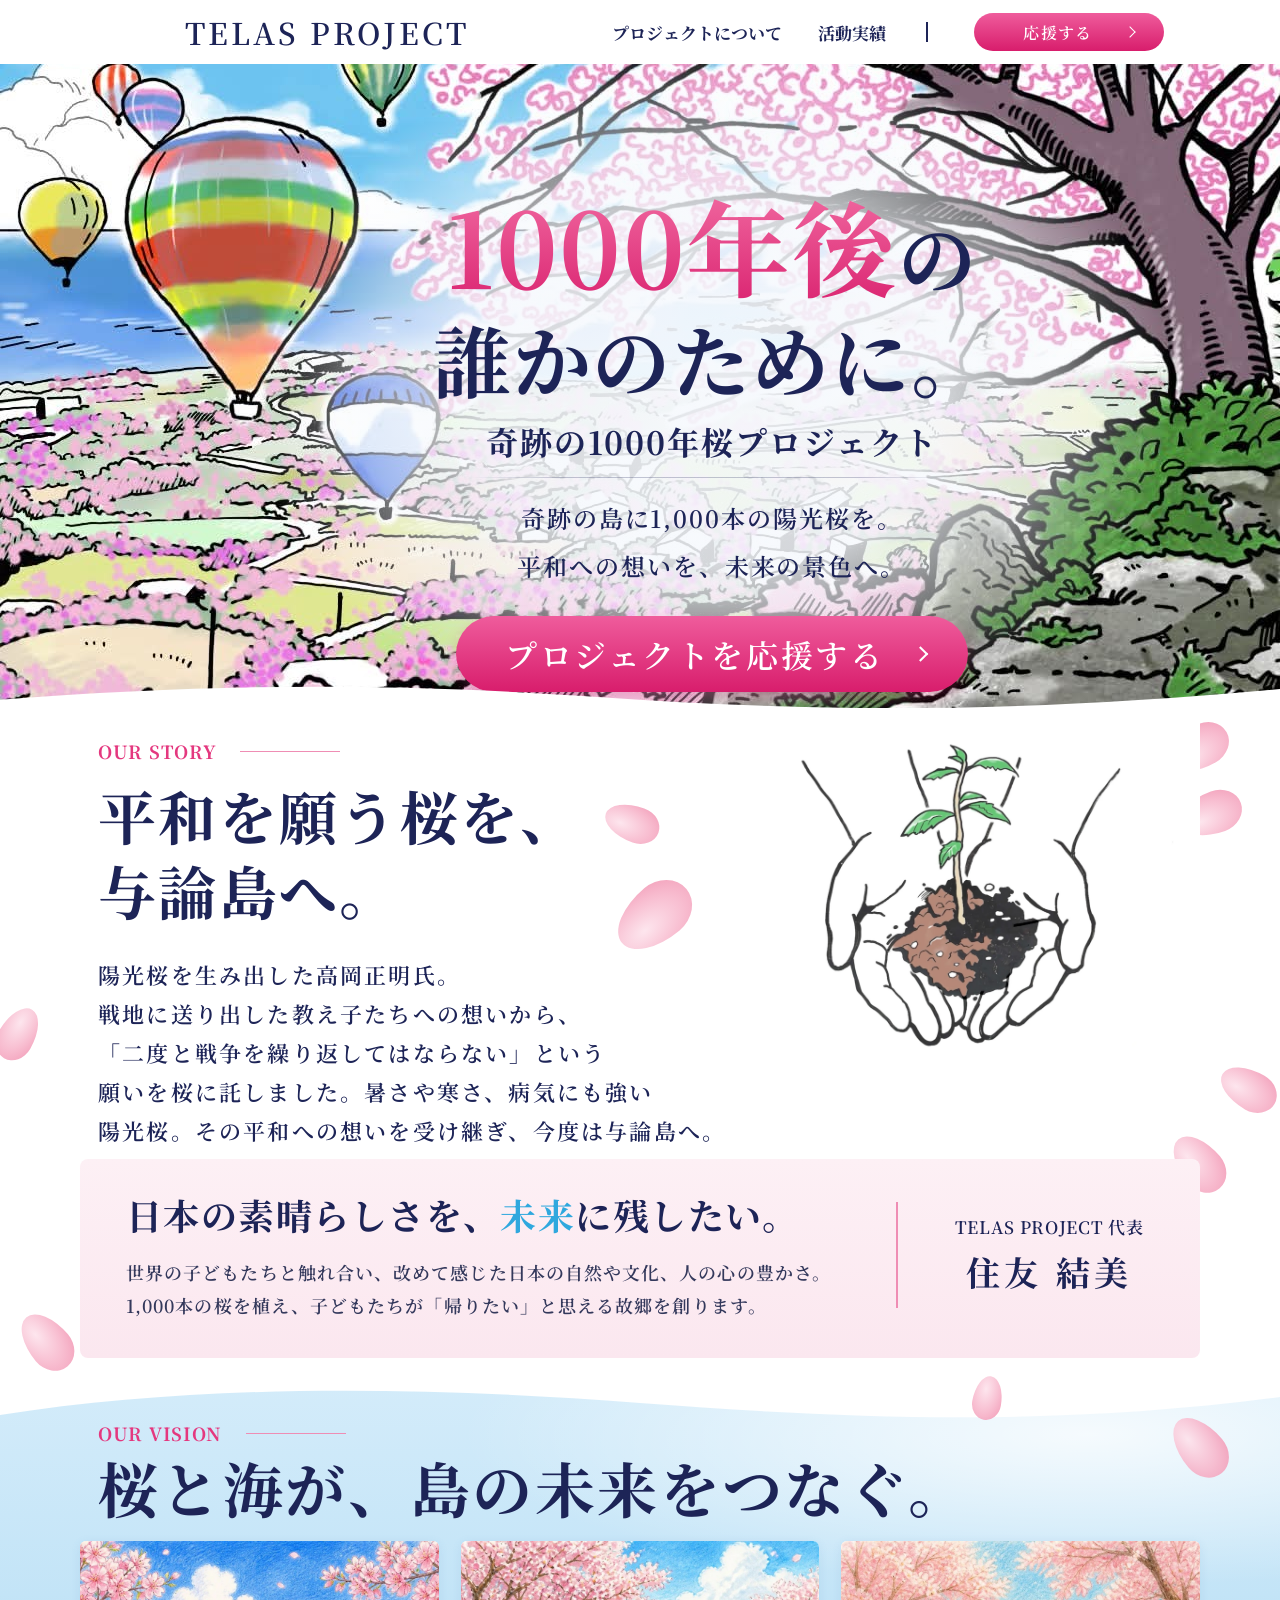
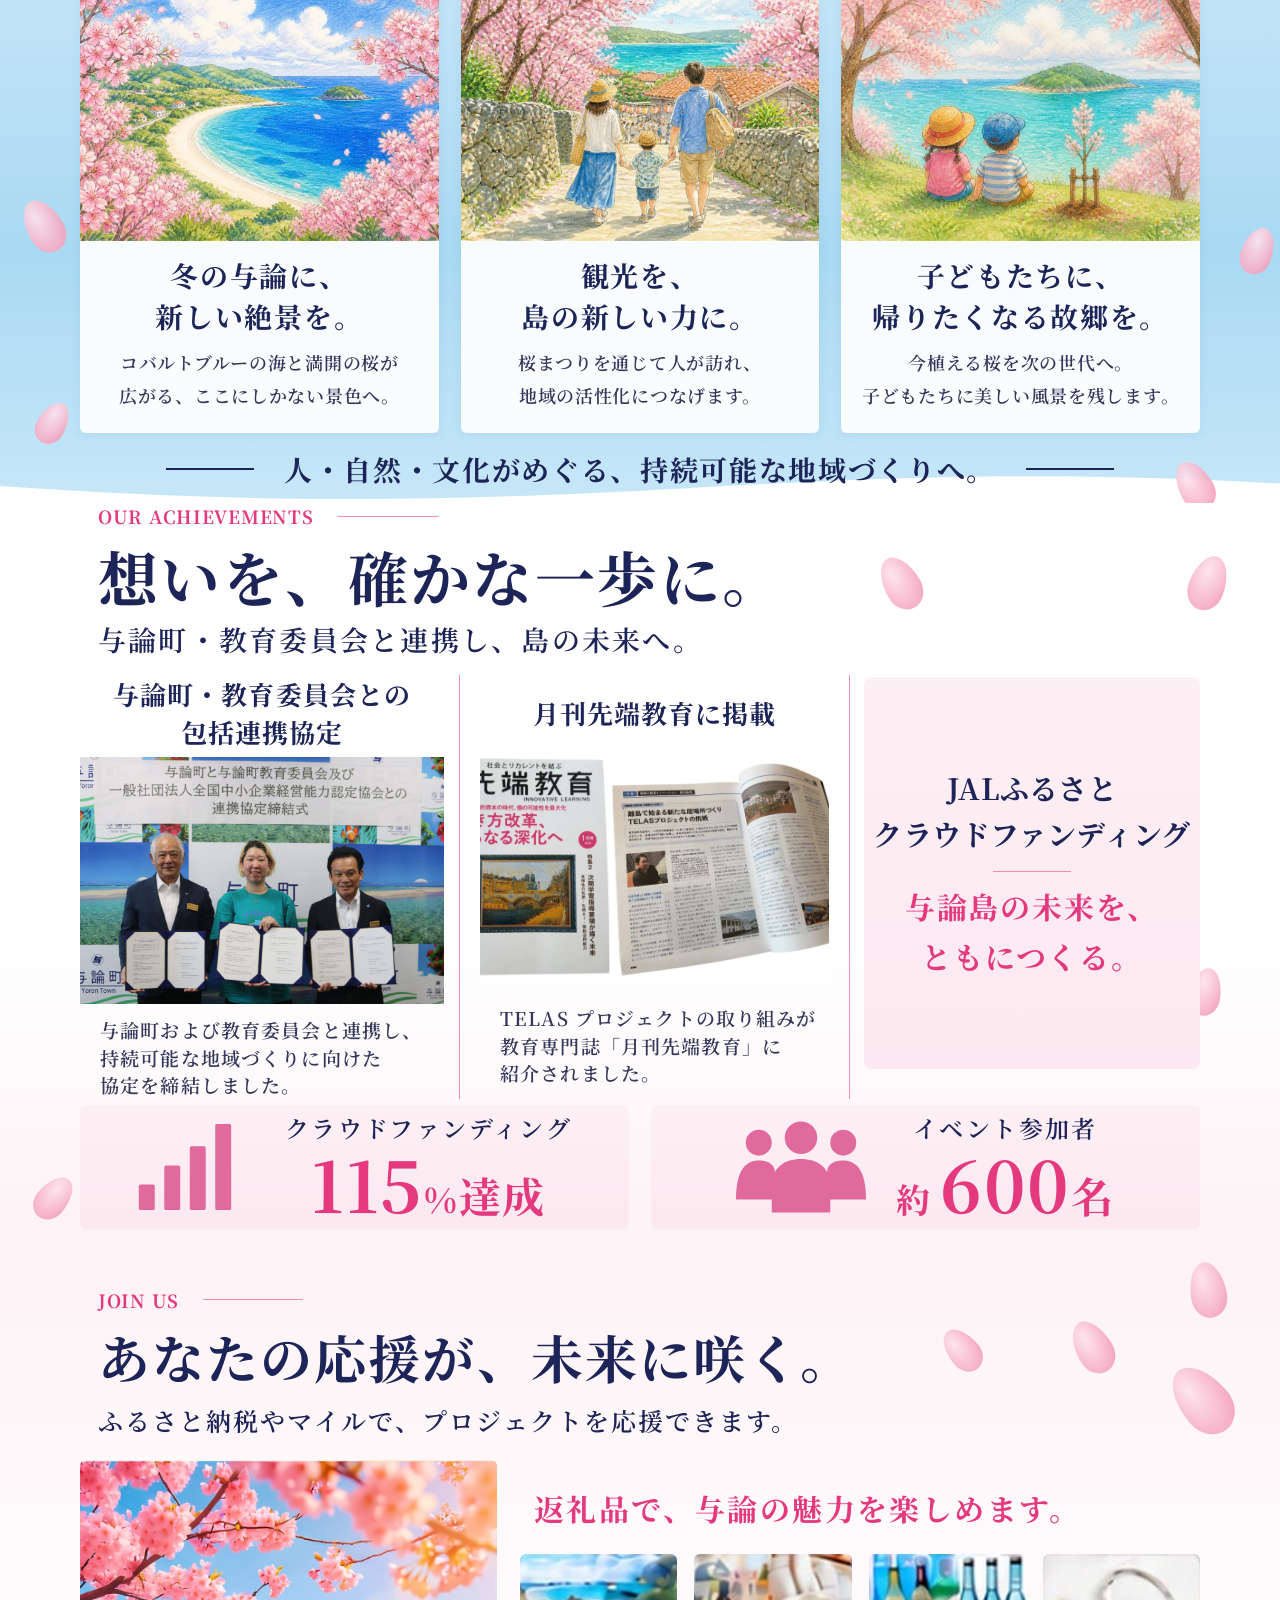
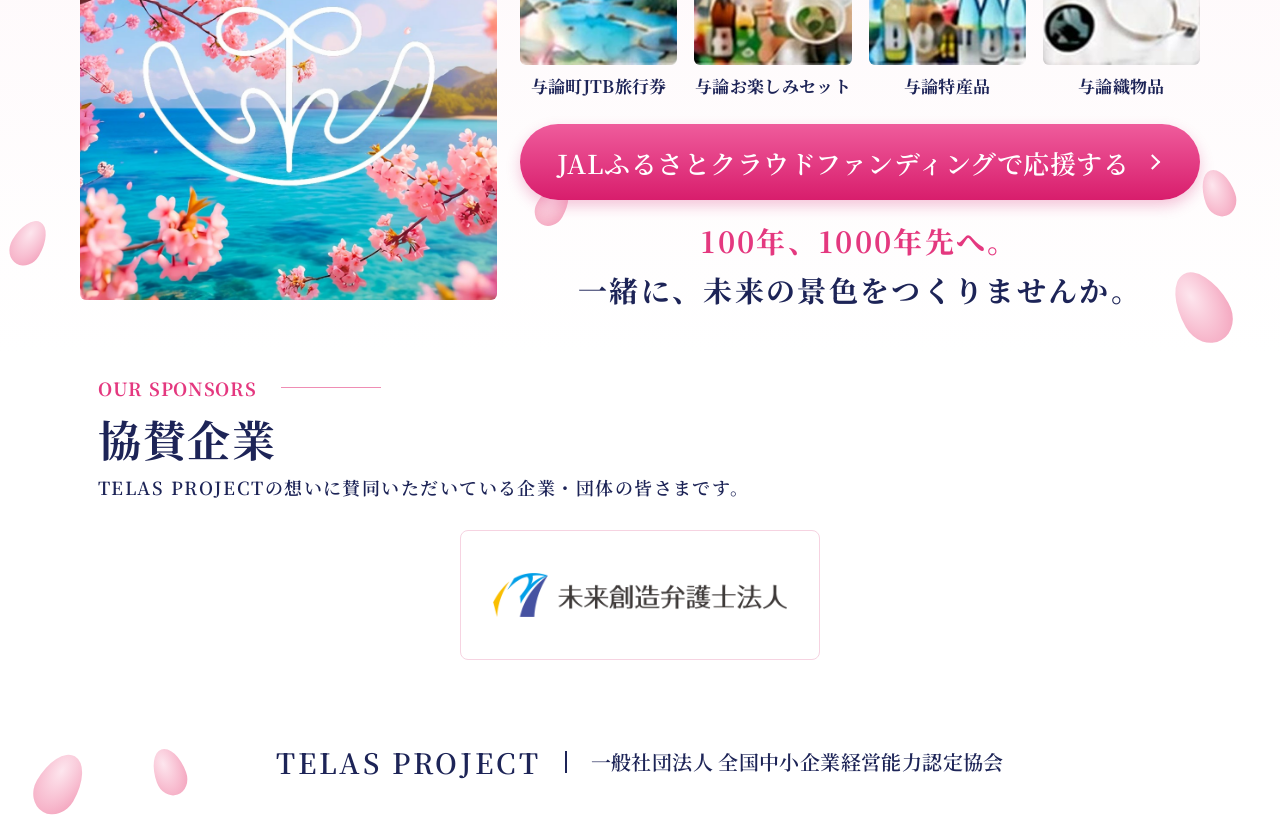
==== index.html @ da63991f "TELAS PROJECT ランディングページを追加 Co-Authored-By: Claude Opus 5.5 <noreply@anthropic.com> Claude-Session: h" ====
<!DOCTYPE html>
<html lang="ja">
<head>
  <meta charset="UTF-8">
  <meta name="viewport" content="width=device-width, initial-scale=1">
  <title>TELAS PROJECT｜奇跡の1000年桜プロジェクト</title>
  <meta name="description" content="1000年後の誰かのために。与論島に1,000本の陽光桜を植える、奇跡の1000年桜プロジェクト。">
  <link rel="preconnect" href="https://fonts.googleapis.com">
  <link rel="preconnect" href="https://fonts.gstatic.com" crossorigin>
  <link href="https://fonts.googleapis.com/css2?family=Noto+Serif+JP:wght@500;600;700;900&display=swap" rel="stylesheet">
  <link rel="stylesheet" href="assets/css/style.css">
</head>
<body>

  <!-- ===== Header ===== -->
  <header class="header">
    <div class="header__inner">
      <a href="#top" class="header__logo">TELAS PROJECT</a>
      <button class="header__toggle" type="button" aria-label="メニューを開く" aria-expanded="false" aria-controls="global-nav">
        <span></span><span></span><span></span>
      </button>
      <nav class="header__nav" id="global-nav">
        <a href="#story" class="header__link">プロジェクトについて</a>
        <a href="#achievements" class="header__link">活動実績</a>
        <span class="header__sep" aria-hidden="true"></span>
        <a href="#join" class="btn btn--sm">応援する</a>
      </nav>
    </div>
  </header>

  <main id="top">

    <!-- ===== Hero ===== -->
    <section class="hero">
      <img class="hero__bg" src="assets/img/hero.jpg" alt="" width="1280" height="720">
      <div class="hero__body">
        <h1 class="hero__title">
          <span class="hero__title-accent">1000年後</span>の<br>誰かのために。
        </h1>
        <p class="hero__sub">奇跡の1000年桜プロジェクト</p>
        <p class="hero__lead">奇跡の島に1,000本の陽光桜を。<br>平和への想いを、未来の景色へ。</p>
        <a href="#join" class="btn btn--lg hero__btn">プロジェクトを応援する</a>
      </div>
      <svg class="wave wave--hero" viewBox="0 0 1200 60" preserveAspectRatio="none" aria-hidden="true">
        <path d="M0 34 C200 10 360 8 560 30 S940 56 1200 18 V60 H0Z" fill="#fff"/>
      </svg>
    </section>

    <!-- ===== Our Story ===== -->
    <section class="story" id="story">
      <div class="container">
        <div class="story__main">
          <div class="story__text">
            <p class="label">OUR STORY</p>
            <h2 class="heading">平和を願う桜を、<br>与論島へ。</h2>
            <p class="story__body">陽光桜を生み出した高岡正明氏。<br>戦地に送り出した教え子たちへの想いから、<br>「二度と戦争を繰り返してはならない」という<br>願いを桜に託しました。暑さや寒さ、病気にも強い<br>陽光桜。その平和への想いを受け継ぎ、今度は与論島へ。</p>
          </div>
          <figure class="story__visual">
            <img src="assets/img/story-hands.jpg" alt="苗木を包む両手のイラスト" width="2000" height="1479">
          </figure>
        </div>

        <div class="message">
          <div class="message__text">
            <h3 class="message__title">日本の素晴らしさを、<em>未来</em>に残したい。</h3>
            <p class="message__body">世界の子どもたちと触れ合い、改めて感じた日本の自然や文化、人の心の豊かさ。<br>1,000本の桜を植え、子どもたちが「帰りたい」と思える故郷を創ります。</p>
          </div>
          <div class="message__sign">
            <p class="message__role">TELAS PROJECT 代表</p>
            <p class="message__name">住友 結美</p>
          </div>
        </div>
      </div>
      <i class="petal" style="--x:48%;--y:12%;--s:1.4;--r:-70deg"></i>
      <i class="petal" style="--x:49%;--y:24%;--s:2.1;--r:-130deg"></i>
      <i class="petal" style="--x:92%;--y:0%;--s:1.6;--r:-120deg"></i>
      <i class="petal" style="--x:93%;--y:10%;--s:1.6;--r:-110deg"></i>
      <i class="petal" style="--x:96%;--y:52%;--s:1.5;--r:-60deg"></i>
      <i class="petal" style="--x:92%;--y:63%;--s:1.6;--r:-40deg"></i>
      <i class="petal" style="--x:0%;--y:44%;--s:1.4;--r:30deg"></i>
      <i class="petal" style="--x:2%;--y:90%;--s:1.6;--r:-40deg"></i>
    </section>

    <!-- ===== Our Vision ===== -->
    <section class="vision">
      <svg class="wave wave--vision-top" viewBox="0 0 1200 60" preserveAspectRatio="none" aria-hidden="true">
        <path d="M0 0 H1200 V22 C1000 50 820 46 600 28 S180 10 0 40Z" fill="#fff"/>
      </svg>
      <div class="container">
        <p class="label">OUR VISION</p>
        <h2 class="heading">桜と海が、島の未来をつなぐ。</h2>
        <div class="vision__cards">
          <article class="card">
            <!-- 差し替え: assets/img/vision-01〜03.jpg -->
            <img class="card__img" src="assets/img/vision-01.jpg" alt="桜に囲まれた与論の海辺のイラスト" width="1408" height="1136">
            <div class="card__body">
              <h3 class="card__title">冬の与論に、<br>新しい絶景を。</h3>
              <p class="card__text">コバルトブルーの海と満開の桜が<br>広がる、ここにしかない景色へ。</p>
            </div>
          </article>
          <article class="card">
            <img class="card__img" src="assets/img/vision-02.jpg" alt="桜並木の石垣の道を歩く家族のイラスト" width="1408" height="1136">
            <div class="card__body">
              <h3 class="card__title">観光を、<br>島の新しい力に。</h3>
              <p class="card__text">桜まつりを通じて人が訪れ、<br>地域の活性化につなげます。</p>
            </div>
          </article>
          <article class="card">
            <img class="card__img" src="assets/img/vision-03.jpg" alt="桜の苗木の横で海を眺める子どもたちのイラスト" width="1408" height="1136">
            <div class="card__body">
              <h3 class="card__title">子どもたちに、<br>帰りたくなる故郷を。</h3>
              <p class="card__text">今植える桜を次の世代へ。<br>子どもたちに美しい風景を残します。</p>
            </div>
          </article>
        </div>
        <p class="vision__tagline">人・自然・文化がめぐる、持続可能な地域づくりへ。</p>
      </div>
      <svg class="wave wave--vision-bottom" viewBox="0 0 1200 60" preserveAspectRatio="none" aria-hidden="true">
        <path d="M0 30 C240 60 420 56 640 34 S1000 6 1200 26 V60 H0Z" fill="#fff"/>
      </svg>
      <i class="petal" style="--x:76%;--y:0%;--s:1.1;--r:10deg"></i>
      <i class="petal" style="--x:92%;--y:5%;--s:1.7;--r:-40deg"></i>
      <i class="petal" style="--x:97%;--y:62%;--s:1.2;--r:20deg"></i>
      <i class="petal" style="--x:2%;--y:58%;--s:1.4;--r:-30deg"></i>
      <i class="petal" style="--x:3%;--y:86%;--s:1.1;--r:30deg"></i>
      <i class="petal" style="--x:92%;--y:94%;--s:1.3;--r:-30deg"></i>
    </section>

    <!-- ===== Our Achievements ===== -->
    <section class="achievements" id="achievements">
      <div class="container">
        <p class="label">OUR ACHIEVEMENTS</p>
        <h2 class="heading">想いを、確かな一歩に。</h2>
        <p class="lead">与論町・教育委員会と連携し、島の未来へ。</p>

        <div class="ach__grid">
          <article class="ach">
            <h3 class="ach__title">与論町・教育委員会との<br>包括連携協定</h3>
            <img class="ach__img ach__img--photo" src="assets/img/agreement.jpg" alt="与論町・与論町教育委員会との連携協定締結式" width="1024" height="707">
            <p class="ach__text">与論町および教育委員会と連携し、<br>持続可能な地域づくりに向けた<br>協定を締結しました。</p>
          </article>
          <article class="ach">
            <h3 class="ach__title">月刊先端教育に掲載</h3>
            <img class="ach__img ach__img--magazine" src="assets/img/magazine-trim.jpg" alt="月刊先端教育 2026年1月号の表紙と掲載ページ" width="1920" height="980">
            <p class="ach__text">TELAS プロジェクトの取り組みが<br>教育専門誌「月刊先端教育」に<br>紹介されました。</p>
          </article>
          <article class="ach ach--jal">
            <h3 class="ach__jal-title">JALふるさと<br>クラウドファンディング</h3>
            <p class="ach__jal-text">与論島の未来を、<br>ともにつくる。</p>
          </article>
        </div>

        <div class="stats">
          <div class="stat">
            <svg class="stat__icon stat__icon--bar" viewBox="0 0 58 54" aria-hidden="true">
              <rect x="0" y="38" width="10" height="16" rx="1"/>
              <rect x="16" y="26" width="10" height="28" rx="1"/>
              <rect x="32" y="14" width="10" height="40" rx="1"/>
              <rect x="48" y="0" width="10" height="54" rx="1"/>
            </svg>
            <div class="stat__body">
              <p class="stat__label">クラウドファンディング</p>
              <p class="stat__value"><span class="stat__num">115</span><small>%</small>達成</p>
            </div>
          </div>
          <div class="stat">
            <svg class="stat__icon stat__icon--people" viewBox="0 0 80 56" aria-hidden="true">
              <circle cx="14" cy="13" r="8"/>
              <circle cx="66" cy="13" r="8"/>
              <circle cx="40" cy="10" r="10"/>
              <path d="M0 48 C0 30 6 24 14 24 S24 28 24 32 V48Z"/>
              <path d="M80 48 C80 30 74 24 66 24 S56 28 56 32 V48Z"/>
              <path d="M22 56 V40 C22 28 30 23 40 23 S58 28 58 40 V56Z"/>
            </svg>
            <div class="stat__body">
              <p class="stat__label">イベント参加者</p>
              <p class="stat__value"><small class="stat__pre">約</small><span class="stat__num">600</span>名</p>
            </div>
          </div>
        </div>
      </div>
      <i class="petal" style="--x:69%;--y:7%;--s:1.4;--r:-30deg"></i>
      <i class="petal" style="--x:93%;--y:7%;--s:1.4;--r:20deg"></i>
      <i class="petal" style="--x:93%;--y:63%;--s:1.2;--r:10deg"></i>
      <i class="petal" style="--x:3%;--y:91%;--s:1.2;--r:40deg"></i>
    </section>

    <!-- ===== Join Us ===== -->
    <section class="join" id="join">
      <div class="container">
        <p class="label">JOIN US</p>
        <h2 class="heading">あなたの応援が、未来に咲く。</h2>
        <p class="lead">ふるさと納税やマイルで、プロジェクトを応援できます。</p>

        <div class="join__grid">
          <figure class="join__visual">
            <img src="assets/img/join.jpg" alt="桜と海とプロジェクトロゴ" width="1024" height="1024">
          </figure>
          <div class="join__body">
            <p class="join__catch">返礼品で、与論の魅力を楽しめます。</p>
            <ul class="gifts">
              <li class="gift"><img src="assets/img/gift-01.jpg" alt="" width="270" height="183"><span>与論町JTB旅行券</span></li>
              <li class="gift"><img src="assets/img/gift-02.jpg" alt="" width="267" height="183"><span>与論お楽しみセット</span></li>
              <li class="gift"><img src="assets/img/gift-03.jpg" alt="" width="267" height="183"><span>与論特産品</span></li>
              <li class="gift"><img src="assets/img/gift-04.jpg" alt="" width="267" height="183"><span>与論織物品</span></li>
            </ul>
            <a href="https://furusato.jal.co.jp/jgcf/child/db03f05eccd2a3b4df2fd2cadba4b9b3" class="btn btn--lg join__btn" target="_blank" rel="noopener">JALふるさとクラウドファンディングで応援する</a>
            <p class="join__closing">
              <span class="join__closing-pink">100年、1000年先へ。</span><br>
              一緒に、未来の景色をつくりませんか。
            </p>
          </div>
        </div>
      </div>
      <i class="petal" style="--x:74%;--y:12%;--s:1.2;--r:-40deg"></i>
      <i class="petal" style="--x:84%;--y:11%;--s:1.4;--r:-30deg"></i>
      <i class="petal" style="--x:93%;--y:3%;--s:1.4;--r:-10deg"></i>
      <i class="petal" style="--x:92%;--y:17%;--s:1.9;--r:-40deg"></i>
      <i class="petal" style="--x:42%;--y:76%;--s:1.1;--r:30deg"></i>
      <i class="petal" style="--x:94%;--y:74%;--s:1.2;--r:-20deg"></i>
      <i class="petal" style="--x:1%;--y:81%;--s:1.2;--r:30deg"></i>
      <i class="petal" style="--x:92%;--y:88%;--s:1.9;--r:-30deg"></i>
    </section>

    <!-- ===== Sponsors ===== -->
    <section class="sponsors" id="sponsors">
      <div class="container">
        <p class="label">OUR SPONSORS</p>
        <h2 class="heading">協賛企業</h2>
        <p class="lead">TELAS PROJECTの想いに賛同いただいている企業・団体の皆さまです。</p>
        <!-- 協賛企業を追加する場合は <li class="sponsor"> を複製し、ロゴ画像と社名を差し替え -->
        <ul class="sponsors__list">
          <li class="sponsor">
            <img class="sponsor__logo" src="assets/img/sponsor-mirai-souzou.png" alt="未来創造弁護士法人" width="1328" height="200">
          </li>
        </ul>
      </div>
    </section>
  </main>

  <!-- ===== Footer ===== -->
  <footer class="footer">
    <p class="footer__inner">
      <span class="footer__logo">TELAS PROJECT</span>
      <span class="footer__sep" aria-hidden="true"></span>
      <span class="footer__org">一般社団法人 全国中小企業経営能力認定協会</span>
    </p>
    <i class="petal" style="--x:3%;--y:30%;--s:1.6;--r:30deg"></i>
    <i class="petal" style="--x:12%;--y:26%;--s:1.2;--r:-20deg"></i>
  </footer>

  <script src="assets/js/main.js"></script>
</body>
</html>
---- assets/css/style.css ----
/* =========================================================
   TELAS PROJECT – 奇跡の1000年桜プロジェクト
   デザイン基準幅: 1200px
   ========================================================= */

:root {
  --navy: #1d2457;
  --text: #34395c;
  --pink: #e4387f;
  --pink-deep: #d81d6c;
  --pink-light: #fdeef4;
  --pink-line: #ef8db4;
  --sky: #2fa8de;
  --font: "Noto Serif JP", "Hiragino Mincho ProN", "Yu Mincho", serif;
  --container: 1120px;
  --header-h: 64px;
}

*, *::before, *::after { box-sizing: border-box; }
html { overflow-x: clip; scroll-behavior: smooth; scroll-padding-top: var(--header-h); }
body {
  margin: 0;
  overflow-x: clip;
  font-family: var(--font);
  color: var(--text);
  background: #fff;
  -webkit-font-smoothing: antialiased;
  overflow-x: hidden;
}
img { display: block; max-width: 100%; height: auto; }
a { color: inherit; text-decoration: none; }
h1, h2, h3, p, ul, figure { margin: 0; padding: 0; }
ul { list-style: none; }
em { font-style: normal; }

.container {
  position: relative;
  z-index: 1;
  max-width: calc(var(--container) + 40px);
  margin: 0 auto;
  padding: 0 20px;
}

/* ---------- Common parts ---------- */
.label {
  display: flex;
  align-items: center;
  gap: 24px;
  font-size: 18px;
  font-weight: 700;
  letter-spacing: 0.04em;
  color: var(--pink);
}
.label::after {
  content: "";
  width: 100px;
  height: 1px;
  background: var(--pink-line);
}

.heading {
  margin-top: 8px;
  font-size: 60px;
  font-weight: 700;
  line-height: 1.38;
  letter-spacing: 0.04em;
  color: var(--navy);
}

.label, .heading, .lead { padding-left: 18px; }
.lead {
  margin-top: 6px;
  font-size: 17px;
  font-weight: 600;
  letter-spacing: 0.08em;
  color: var(--navy);
}

.btn {
  position: relative;
  display: inline-flex;
  align-items: center;
  justify-content: center;
  color: #fff;
  font-weight: 600;
  letter-spacing: 0.08em;
  background: linear-gradient(180deg, #ef5c9c 0%, var(--pink-deep) 100%);
  border-radius: 999px;
  box-shadow: 0 6px 14px rgba(216, 29, 108, 0.25);
  transition: filter .2s, transform .2s;
}
.btn::after {
  content: "";
  position: absolute;
  top: 50%;
  width: 8px;
  height: 8px;
  border-top: 1.5px solid currentColor;
  border-right: 1.5px solid currentColor;
  transform: translateY(-50%) rotate(45deg);
}
.btn:hover { filter: brightness(1.06); transform: translateY(-1px); }
.btn--sm {
  width: 190px;
  height: 38px;
  padding-right: 22px;
  font-size: 16px;
  box-shadow: none;
}
.btn--sm::after { right: 30px; }
.btn--lg {
  height: 76px;
  font-size: 26px;
  padding-right: 34px;
}
.btn--lg::after { right: 42px; width: 11px; height: 11px; border-width: 2px; }

/* 花びら（装飾） */
.petal {
  position: absolute;
  left: var(--x);
  top: var(--y);
  width: calc(26px * var(--s, 1));
  height: calc(40px * var(--s, 1));
  border-radius: 50% 50% 50% 50% / 62% 62% 38% 38%;
  background: radial-gradient(ellipse at 40% 30%, #fde3ec 0%, #f7b6cb 55%, #f08fae 100%);
  transform: rotate(var(--r, 0deg));
  opacity: .9;
  pointer-events: none;
  z-index: 0;
}
.petal::after { /* 花びら先端の切れ込み */
  content: "";
  position: absolute;
  left: 50%;
  top: -3px;
  width: 30%;
  height: 22%;
  background: inherit;
  border-radius: 0 0 50% 50%;
  transform: translateX(-50%);
  background: var(--petal-notch, #fff);
  opacity: 0;
}

.wave {
  position: absolute;
  left: 0;
  width: 100%;
  height: 60px;
  pointer-events: none;
}

/* ---------- Header ---------- */
.header {
  position: sticky;
  top: 0;
  z-index: 100;
  height: var(--header-h);
  background: #fff;
}
.header__inner {
  display: flex;
  align-items: center;
  justify-content: space-between;
  height: 100%;
  max-width: 1200px;
  margin: 0 auto;
  padding: 0 76px 0 145px;
}
.header__logo {
  font-size: 30px;
  font-weight: 600;
  letter-spacing: 0.1em;
  color: var(--navy);
}
.header__nav {
  display: flex;
  align-items: center;
}
.header__link {
  font-size: 17px;
  font-weight: 700;
  color: var(--navy);
  margin-right: 36px;
}
.header__link:hover { color: var(--pink); }
.header__sep {
  width: 2px;
  height: 20px;
  background: var(--navy);
  margin: 0 46px 0 4px;
}
.header__toggle { display: none; }

/* ---------- Hero ---------- */
.hero {
  position: relative;
  height: 652px;
  overflow: hidden;
}
.hero__bg {
  position: absolute;
  inset: 0;
  width: 100%;
  height: 100%;
  object-fit: cover;
  object-position: center 40%;
}
/* 見出し背面の白いかすみ */
.hero::before {
  content: "";
  position: absolute;
  inset: 0;
  z-index: 1;
  background: radial-gradient(ellipse 36% 54% at 55.6% 50%, rgba(246,249,253,.94) 0%, rgba(246,249,253,.86) 50%, rgba(246,249,253,.5) 75%, rgba(246,249,253,0) 100%);
  pointer-events: none;
}
.hero__body {
  position: absolute;
  left: 55.6%;
  top: 128px;
  transform: translateX(-50%);
  width: 640px;
  text-align: center;
  z-index: 2;
}
.hero__title {
  font-size: 78px;
  font-weight: 700;
  line-height: 1.32;
  letter-spacing: 0.02em;
  color: var(--navy);
  white-space: nowrap;
}
.hero__title-accent {
  font-size: 104px;
  line-height: 1;
  background: linear-gradient(180deg, #f474a8 0%, var(--pink-deep) 100%);
  -webkit-background-clip: text;
  background-clip: text;
  color: transparent;
}
.hero__sub {
  display: inline-block;
  margin-top: 8px;
  padding: 0 16px 14px;
  font-size: 32px;
  font-weight: 700;
  letter-spacing: 0.06em;
  color: var(--navy);
  background: linear-gradient(90deg, transparent, rgba(29,36,87,.25) 20%, rgba(29,36,87,.25) 80%, transparent) bottom / 100% 1px no-repeat;
}
.hero__lead {
  margin-top: 16px;
  font-size: 24px;
  font-weight: 600;
  line-height: 2;
  letter-spacing: 0.08em;
  color: var(--navy);
}
.hero__btn {
  width: 512px;
  margin-top: 26px;
  font-size: 32px;
}
.wave--hero { bottom: -1px; height: 40px; z-index: 2; }

/* ---------- Story ---------- */
.story {
  position: relative;
  overflow: clip;
  padding: 22px 0 18px;
}
.story__main {
  display: flex;
  justify-content: space-between;
}
.story__text { flex-shrink: 0; padding: 0; }
.story__body { padding-left: 18px; }
.story .heading { font-size: 58px; line-height: 1.3; margin-top: 14px; }
.story__body {
  margin-top: 26px;
  font-size: 22px;
  font-weight: 600;
  line-height: 1.78;
  letter-spacing: 0.1em;
  color: var(--navy);
}
.story__visual {
  flex-shrink: 0;
  width: 470px;
  margin: -16px 0 -26px 0;
}
.story__visual img { mix-blend-mode: multiply; }

.message {
  display: flex;
  align-items: center;
  margin-top: 8px;
  padding: 30px 30px 36px 46px;
  background: linear-gradient(180deg, #fdf0f5 0%, #fbe7ef 100%);
  border-radius: 8px;
}
.message__text { flex: 1; }
.message__title {
  font-size: 36px;
  font-weight: 700;
  letter-spacing: 0.04em;
  color: var(--navy);
}
.message__title em { color: var(--sky); }
.message__body {
  margin-top: 16px;
  font-size: 18px;
  font-weight: 600;
  line-height: 1.85;
  letter-spacing: 0.06em;
}
.message__sign {
  flex-shrink: 0;
  width: 274px;
  padding: 12px 0 12px 30px;
  border-left: 2px solid var(--pink-line);
  text-align: center;
}
.message__role {
  font-size: 17px;
  font-weight: 600;
  letter-spacing: 0.04em;
  color: var(--navy);
}
.message__name {
  margin-top: 8px;
  font-size: 34px;
  font-weight: 700;
  letter-spacing: 0.12em;
  color: var(--navy);
}

/* ---------- Vision ---------- */
.vision {
  position: relative;
  overflow: clip;
  padding: 44px 0 14px;
  /* 差し替え可: 水彩の空・海テクスチャ画像を background-image に指定 */
  background:
    radial-gradient(ellipse 70% 30% at 85% 8%, rgba(255,255,255,.8), transparent 70%),
    linear-gradient(180deg, #d4ecfa 0%, #c3e4f7 30%, #a9d9f3 65%, #c6e7f8 100%);
}
.wave--vision-top { top: -1px; }
.wave--vision-bottom { bottom: -1px; height: 36px; }
.vision .heading { font-size: 60px; line-height: 1.25; margin-top: 4px; }
.vision__cards {
  display: grid;
  grid-template-columns: repeat(3, 1fr);
  gap: 22px;
  margin-top: 16px;
}
.card {
  background: rgba(255, 255, 255, .92);
  border-radius: 6px;
  overflow: hidden;
  box-shadow: 0 2px 10px rgba(80, 140, 190, .12);
}
.card__img {
  width: 100%;
  height: 300px;
  object-fit: cover;
}
.card__body {
  padding: 14px 6px 22px;
  text-align: center;
}
.card__title {
  font-size: 28px;
  font-weight: 700;
  line-height: 1.45;
  letter-spacing: 0.06em;
  color: var(--navy);
}
.card__text {
  margin-top: 10px;
  font-size: 18px;
  font-weight: 600;
  line-height: 1.8;
  letter-spacing: 0.04em;
}
.vision__tagline {
  display: flex;
  align-items: center;
  justify-content: center;
  gap: 30px;
  margin-top: 16px;
  font-size: 28px;
  font-weight: 700;
  letter-spacing: 0.06em;
  color: var(--navy);
}
.vision__tagline::before,
.vision__tagline::after {
  content: "";
  width: 88px;
  height: 1.5px;
  background: var(--navy);
}

/* ---------- Achievements ---------- */
.achievements {
  position: relative;
  overflow: clip;
  padding: 0 0 12px;
  background: linear-gradient(180deg, #fff 0%, #fff 60%, #fdf2f6 100%);
}
.achievements .heading { font-size: 60px; line-height: 1.3; }
.achievements .lead { font-size: 28px; margin-top: 4px; }

.ach__grid {
  display: grid;
  grid-template-columns: 380px 390px 1fr;
  margin-top: 16px;
}
.ach {
  padding: 0 14px;
  border-right: 1px solid var(--pink-line);
  text-align: center;
}
.ach:first-child { padding: 0 15px 0 0; }
.ach:nth-child(2) { padding: 0 20px; }
.ach--jal { border-right: 0; }
.ach__title {
  min-height: 76px;
  font-size: 26px;
  font-weight: 700;
  line-height: 1.45;
  letter-spacing: 0.04em;
  color: var(--navy);
  display: flex;
  align-items: center;
  justify-content: center;
}
.ach__img { width: 100%; }
.ach__img--photo {
  margin-top: 6px;
  height: 247px;
  object-fit: cover;
  object-position: center 30%;
}
.ach__img--magazine {
  margin-top: 6px;
  height: 222px;
  margin-bottom: 25px;
  object-fit: cover;
}
.ach__text {
  margin-top: 12px;
  padding-left: 20px;
  font-size: 19px;
  font-weight: 600;
  line-height: 1.45;
  letter-spacing: 0.06em;
  text-align: left;
}
.ach--jal {
  display: flex;
  flex-direction: column;
  align-items: center;
  justify-content: center;
  margin: 2px 0 30px 14px;
  padding: 0;
  background: linear-gradient(180deg, #fdf0f5, #fbe8f0);
  border-radius: 8px;
}
.ach__jal-title {
  font-size: 29px;
  font-weight: 700;
  line-height: 1.6;
  letter-spacing: 0.01em;
  color: var(--navy);
}
.ach__jal-title::after {
  content: "";
  display: block;
  width: 78px;
  height: 1px;
  margin: 14px auto 10px;
  background: var(--pink-line);
}
.ach__jal-text {
  font-size: 30px;
  font-weight: 700;
  line-height: 1.65;
  letter-spacing: 0.06em;
  color: var(--pink);
}

.stats {
  display: grid;
  grid-template-columns: 1fr 1fr;
  gap: 22px;
  margin-top: 6px;
}
.stat {
  display: flex;
  align-items: center;
  justify-content: center;
  gap: 30px;
  height: 124px;
  background: linear-gradient(180deg, #fdf0f5, #fbe8f0);
  border-radius: 6px;
}
.stat__icon { fill: #e0699d; }
.stat__icon--bar { width: 96px; height: 86px; margin-right: 22px; }
.stat__icon--people { width: 130px; height: 92px; }
.stat__body { text-align: center; }
.stat__label {
  font-size: 24px;
  font-weight: 600;
  letter-spacing: 0.1em;
  color: var(--navy);
}
.stat__value {
  margin-top: -2px;
  font-size: 42px;
  font-weight: 700;
  line-height: 1.15;
  letter-spacing: 0.04em;
  color: var(--pink);
}
.stat__num { font-size: 70px; }
.stat__value small { font-size: 34px; }
.stat__value .stat__pre { margin-right: 8px; }

/* ---------- Join ---------- */
.join {
  position: relative;
  overflow: clip;
  padding: 46px 0 40px;
  background: linear-gradient(180deg, #fdf2f6 0%, #fef8fa 30%, #fff 100%);
}
.join .heading { font-size: 52px; line-height: 1.4; }
.join .lead { font-size: 25px; margin-top: 8px; }
.join__grid {
  display: grid;
  grid-template-columns: 417px 1fr;
  gap: 23px;
  margin-top: 22px;
}
.join__visual img {
  width: 100%;
  aspect-ratio: 417 / 440;
  object-fit: cover;
  border-radius: 6px;
}
.join__body {
  padding-top: 26px;
  text-align: center;
}
.join__catch {
  padding: 0 0 0 14px;
  font-size: 30px;
  text-align: left;
  font-weight: 700;
  letter-spacing: 0.08em;
  color: var(--pink);
}
.gifts {
  display: grid;
  grid-template-columns: repeat(4, 1fr);
  gap: 17px;
  margin-top: 24px;
}
.gift img {
  width: 100%;
  aspect-ratio: 158 / 112;
  object-fit: cover;
  border-radius: 6px;
}
.gift span {
  display: block;
  margin-top: 8px;
  font-size: 17px;
  font-weight: 700;
  letter-spacing: 0.02em;
  color: var(--navy);
}
.join__btn {
  width: 100%;
  margin-top: 26px;
  font-size: 26px;
  letter-spacing: 0.02em;
}
.join__closing {
  margin-top: 16px;
  font-size: 29px;
  font-weight: 700;
  line-height: 1.7;
  letter-spacing: 0.08em;
  color: var(--navy);
}
.join__closing-pink { color: var(--pink); }

/* ---------- Sponsors ---------- */
.sponsors {
  position: relative;
  padding: 20px 0 64px;
  background: #fff;
}
.sponsors .heading { font-size: 43px; }
.sponsors .lead { font-size: 18px; }
.sponsors__list {
  display: grid;
  grid-template-columns: repeat(auto-fit, minmax(300px, 360px));
  justify-content: center;
  gap: 22px;
  margin-top: 30px;
}
.sponsor {
  display: flex;
  align-items: center;
  justify-content: center;
  height: 130px;
  padding: 0 32px;
  background: #fff;
  border: 1px solid #f6d3e1;
  border-radius: 8px;
}
.sponsor__logo {
  width: 100%;
  max-height: 46px;
  object-fit: contain;
}

/* ---------- Footer ---------- */
.footer {
  position: relative;
  overflow: clip;
  padding: 18px 0 34px;
  background: #fff;
}
.footer__inner {
  position: relative;
  z-index: 1;
  display: flex;
  align-items: center;
  justify-content: center;
  gap: 24px;
  color: var(--navy);
}
.footer__logo { font-size: 28px; font-weight: 600; letter-spacing: 0.1em; }
.footer__sep { width: 2px; height: 22px; background: var(--navy); }
.footer__org { font-size: 20px; font-weight: 600; letter-spacing: 0.02em; }

/* =========================================================
   Responsive
   ========================================================= */
@media (max-width: 1180px) {
  .header__inner { padding: 0 24px; }
  .story__visual { width: 36%; margin-right: 0; }
  .ach__grid { grid-template-columns: 1fr 1fr 0.9fr; }
  .join__grid { grid-template-columns: 38% 1fr; gap: 32px; }
}

@media (max-width: 900px) {
  :root { --header-h: 56px; }
  .header__logo { font-size: 22px; }
  .header__toggle {
    display: flex;
    flex-direction: column;
    justify-content: center;
    gap: 6px;
    width: 44px;
    height: 44px;
    padding: 0 10px;
    background: none;
    border: 0;
    cursor: pointer;
  }
  .header__toggle span {
    display: block;
    height: 2px;
    background: var(--navy);
    transition: transform .25s, opacity .25s;
  }
  .header.is-open .header__toggle span:nth-child(1) { transform: translateY(8px) rotate(45deg); }
  .header.is-open .header__toggle span:nth-child(2) { opacity: 0; }
  .header.is-open .header__toggle span:nth-child(3) { transform: translateY(-8px) rotate(-45deg); }
  .header__nav {
    position: absolute;
    top: var(--header-h);
    left: 0;
    right: 0;
    flex-direction: column;
    gap: 20px;
    padding: 24px 20px 30px;
    background: #fff;
    box-shadow: 0 8px 16px rgba(0,0,0,.06);
    visibility: hidden;
    opacity: 0;
    transform: translateY(-8px);
    transition: opacity .25s, transform .25s, visibility .25s;
  }
  .header.is-open .header__nav { visibility: visible; opacity: 1; transform: none; }
  .header__link { margin: 0; font-size: 16px; }
  .header__sep { display: none; }

  .hero { height: auto; min-height: 560px; padding: 56px 16px 90px; }
  .hero__bg { object-position: 0% top; }
  .hero__body {
    position: relative;
    left: auto;
    top: auto;
    transform: none;
    width: 100%;
    max-width: 560px;
    margin: 0 auto;
    padding: 20px 8px;
    background: radial-gradient(ellipse at center, rgba(242,247,252,.92) 55%, rgba(242,247,252,0) 75%);
  }
  .hero__title { font-size: clamp(38px, 9vw, 64px); white-space: normal; }
  .hero__title-accent { font-size: 1.16em; }
  .hero__sub { font-size: clamp(17px, 4.4vw, 22px); }
  .hero__lead { font-size: clamp(14px, 3.8vw, 17px); margin-top: 14px; }
  .hero__btn { width: 100%; max-width: 440px; }

  .btn--lg { height: 60px; font-size: clamp(15px, 4.2vw, 20px); padding: 0 48px 0 24px; }
  .btn--lg::after { right: 26px; width: 9px; height: 9px; }

  .label, .heading, .lead, .story__body { padding-left: 0; }
  .label { font-size: 15px; white-space: nowrap; }
  .label::after { width: 60px; }
  .heading,
  .story .heading,
  .vision .heading,
  .achievements .heading,
  .join .heading,
  .sponsors .heading { font-size: clamp(22px, 6vw, 38px); letter-spacing: 0.02em; }
  .lead, .achievements .lead, .join .lead, .sponsors .lead { font-size: clamp(14px, 3.8vw, 18px); }

  .story__main { flex-direction: column; }
  .story__body { font-size: 15px; line-height: 1.9; }
  .card__title { font-size: 22px; }
  .card__text { font-size: 15px; }
  .story__body br { display: none; }
  .story__visual { width: 70%; max-width: 360px; margin: 16px auto 0; }

  .message { flex-direction: column; align-items: stretch; padding: 26px 22px; }
  .message__title { font-size: clamp(19px, 5vw, 24px); }
  .message__body br { display: none; }
  .message__sign {
    width: auto;
    margin-top: 18px;
    padding: 16px 0 0;
    border-left: 0;
    border-top: 2px solid var(--pink-line);
  }

  .vision { padding: 64px 0 80px; }
  .vision__cards { grid-template-columns: 1fr; gap: 20px; max-width: 480px; margin-inline: auto; }
  .vision__tagline { gap: 14px; font-size: 15px; text-align: center; }
  .vision__tagline::before, .vision__tagline::after { width: 28px; flex-shrink: 0; }

  .ach__grid { grid-template-columns: 1fr; gap: 28px; }
  .ach, .ach:first-child, .ach:nth-child(2) {
    padding: 0 0 28px;
    border-right: 0;
    border-bottom: 1px solid var(--pink-line);
  }
  .ach__title { min-height: 0; margin-bottom: 8px; font-size: clamp(19px, 5vw, 24px); }
  .ach__img--magazine { height: auto; margin-bottom: 0; object-fit: contain; }
  .ach__text { padding-left: 0; font-size: 15px; }
  .ach__jal-title { font-size: clamp(19px, 5.4vw, 26px); }
  .ach__jal-text { font-size: clamp(19px, 5.4vw, 26px); }
  .ach__text br { display: none; }
  .ach--jal { margin: 0; padding: 36px 20px; border-bottom: 0; }

  .stats { grid-template-columns: 1fr; margin-top: 24px; gap: 16px; }
  .stat { gap: 20px; height: 112px; }
  .stat__icon--bar { width: 72px; height: 66px; margin-right: 0; }
  .stat__icon--people { width: 96px; height: 66px; }
  .stat__label { font-size: 15px; }
  .stat__num { font-size: 46px; }

  .join__grid { grid-template-columns: 1fr; gap: 24px; }
  .join__visual { max-width: 480px; width: 100%; margin: 0 auto; }
  .join__body { padding-top: 0; }
  .join__catch { padding: 0; text-align: center; font-size: clamp(17px, 4.6vw, 22px); }
  .gift span { font-size: 13px; }
  .join__btn { font-size: clamp(12px, 3.4vw, 20px); letter-spacing: 0; padding: 0 34px 0 14px; }
  .gifts { grid-template-columns: repeat(2, 1fr); gap: 16px; }
  .join__closing { font-size: clamp(16px, 4.4vw, 22px); }

  .sponsors { padding: 16px 0 48px; }
  .sponsors__list { grid-template-columns: 1fr; margin-top: 22px; }
  .sponsor { height: 104px; padding: 0 24px; }
  .footer__inner { flex-direction: column; gap: 6px; text-align: center; }
  .footer__sep { display: none; }
  .footer__logo { font-size: 20px; }
  .footer__org { font-size: 13px; }

  .petal { width: calc(18px * var(--s, 1)); height: calc(28px * var(--s, 1)); }
}
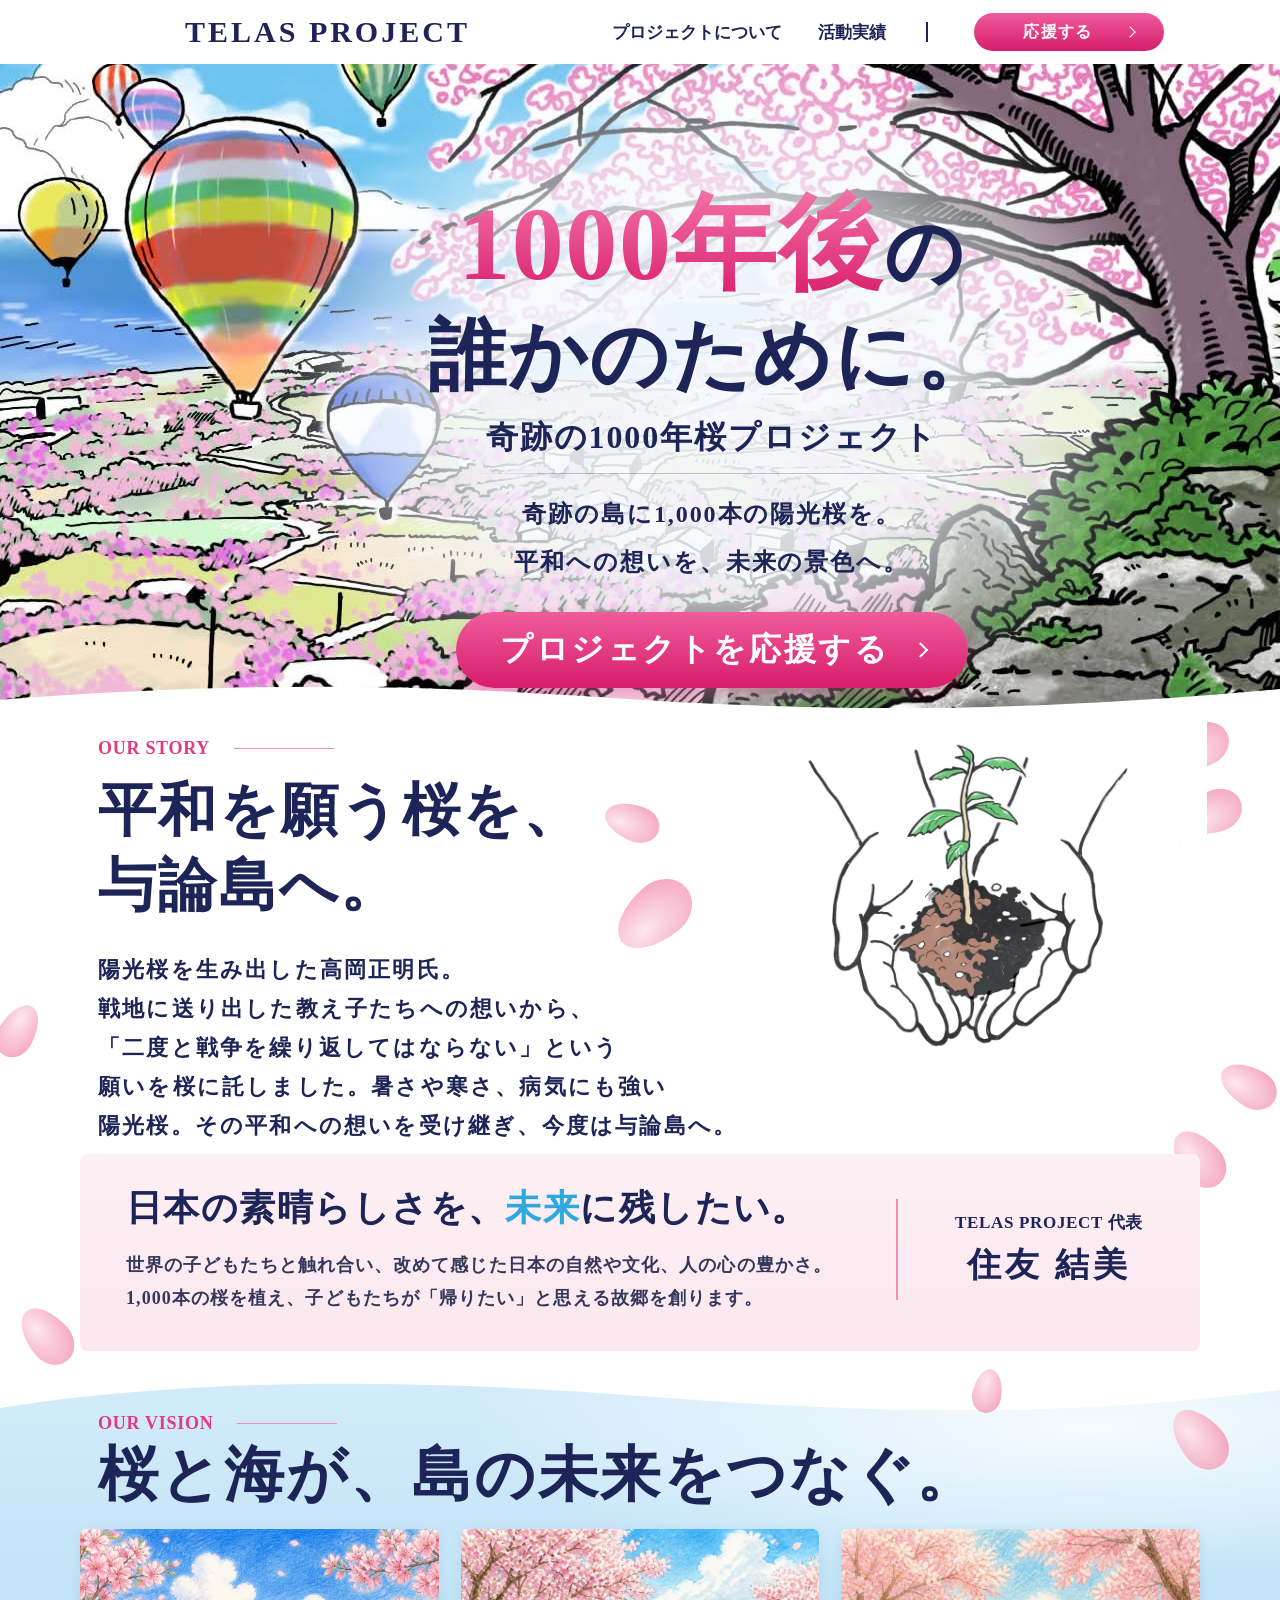
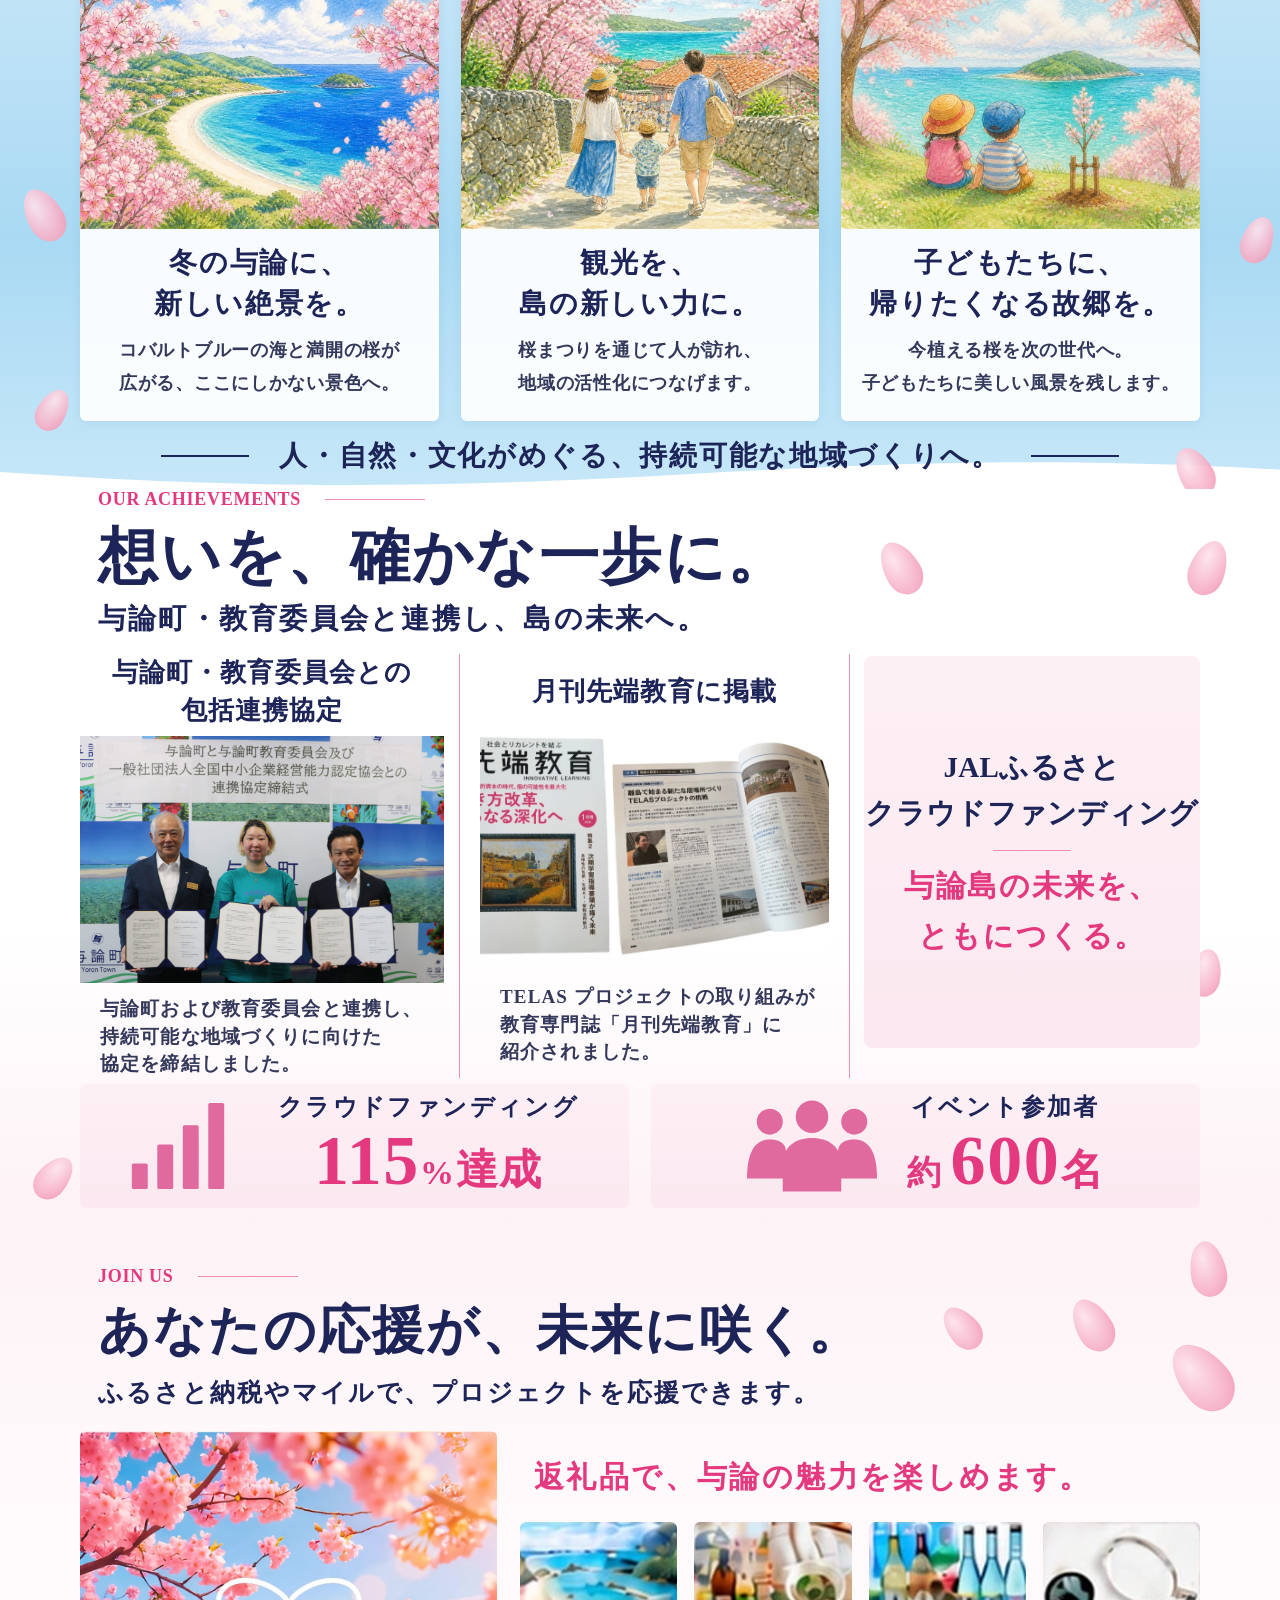
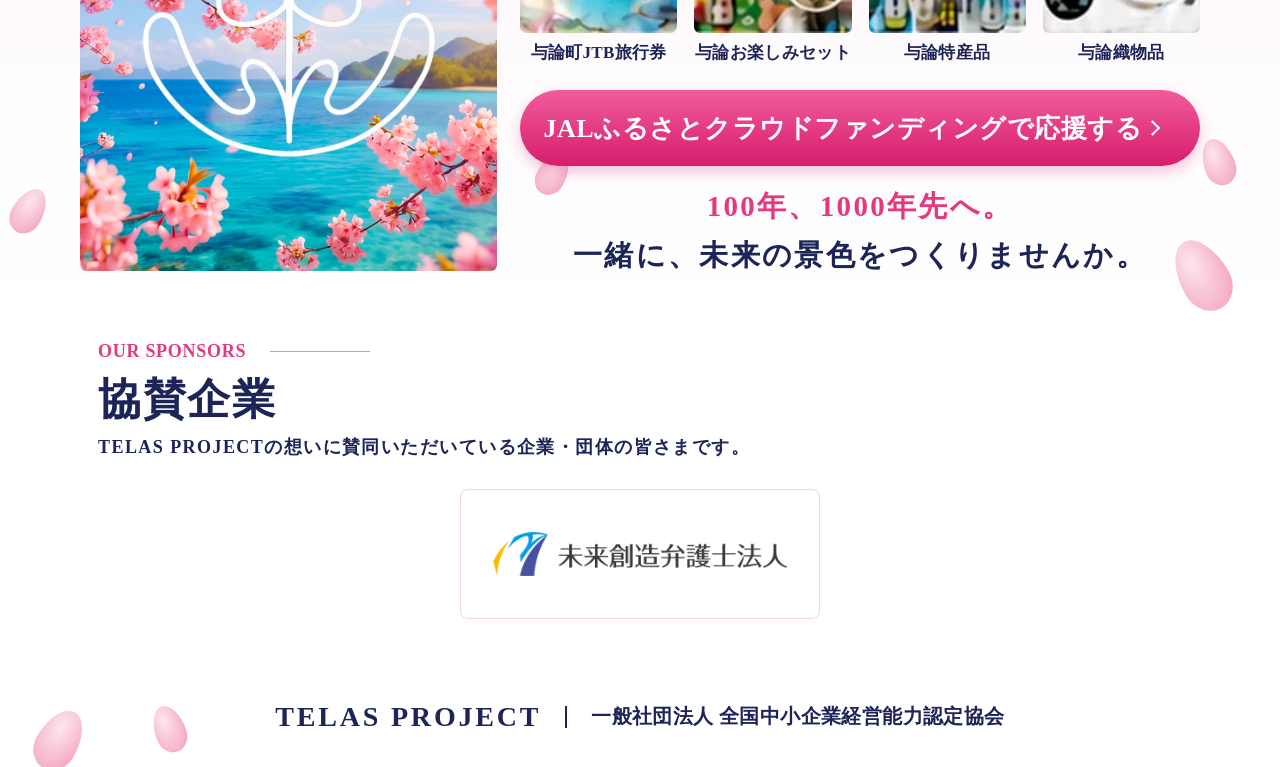
==== commit 9e2dc96b: "セキュリティ設定を追加（CSP・リファラーポリシー・外部リンクのnoreferrer） Co-Authored-By: Claude Opus 5.5 <noreply@anthropic.com> " ====
--- a/index.html
+++ b/index.html
@@ -3,6 +3,9 @@
 <head>
   <meta charset="UTF-8">
   <meta name="viewport" content="width=device-width, initial-scale=1">
+  <!-- セキュリティ設定（GitHub Pages はレスポンスヘッダーを設定できないため meta で指定） -->
+  <meta http-equiv="Content-Security-Policy" content="default-src 'self'; script-src 'self'; style-src 'self' 'unsafe-inline' https://fonts.googleapis.com; font-src https://fonts.gstatic.com; img-src 'self' data:; connect-src 'self'; object-src 'none'; base-uri 'self'; form-action 'none'; upgrade-insecure-requests">
+  <meta name="referrer" content="strict-origin-when-cross-origin">
   <title>TELAS PROJECT｜奇跡の1000年桜プロジェクト</title>
   <meta name="description" content="1000年後の誰かのために。与論島に1,000本の陽光桜を植える、奇跡の1000年桜プロジェクト。">
   <link rel="preconnect" href="https://fonts.googleapis.com">
@@ -204,7 +207,7 @@
               <li class="gift"><img src="assets/img/gift-03.jpg" alt="" width="267" height="183"><span>与論特産品</span></li>
               <li class="gift"><img src="assets/img/gift-04.jpg" alt="" width="267" height="183"><span>与論織物品</span></li>
             </ul>
-            <a href="https://furusato.jal.co.jp/jgcf/child/db03f05eccd2a3b4df2fd2cadba4b9b3" class="btn btn--lg join__btn" target="_blank" rel="noopener">JALふるさとクラウドファンディングで応援する</a>
+            <a href="https://furusato.jal.co.jp/jgcf/child/db03f05eccd2a3b4df2fd2cadba4b9b3" class="btn btn--lg join__btn" target="_blank" rel="noopener noreferrer">JALふるさとクラウドファンディングで応援する</a>
             <p class="join__closing">
               <span class="join__closing-pink">100年、1000年先へ。</span><br>
               一緒に、未来の景色をつくりませんか。
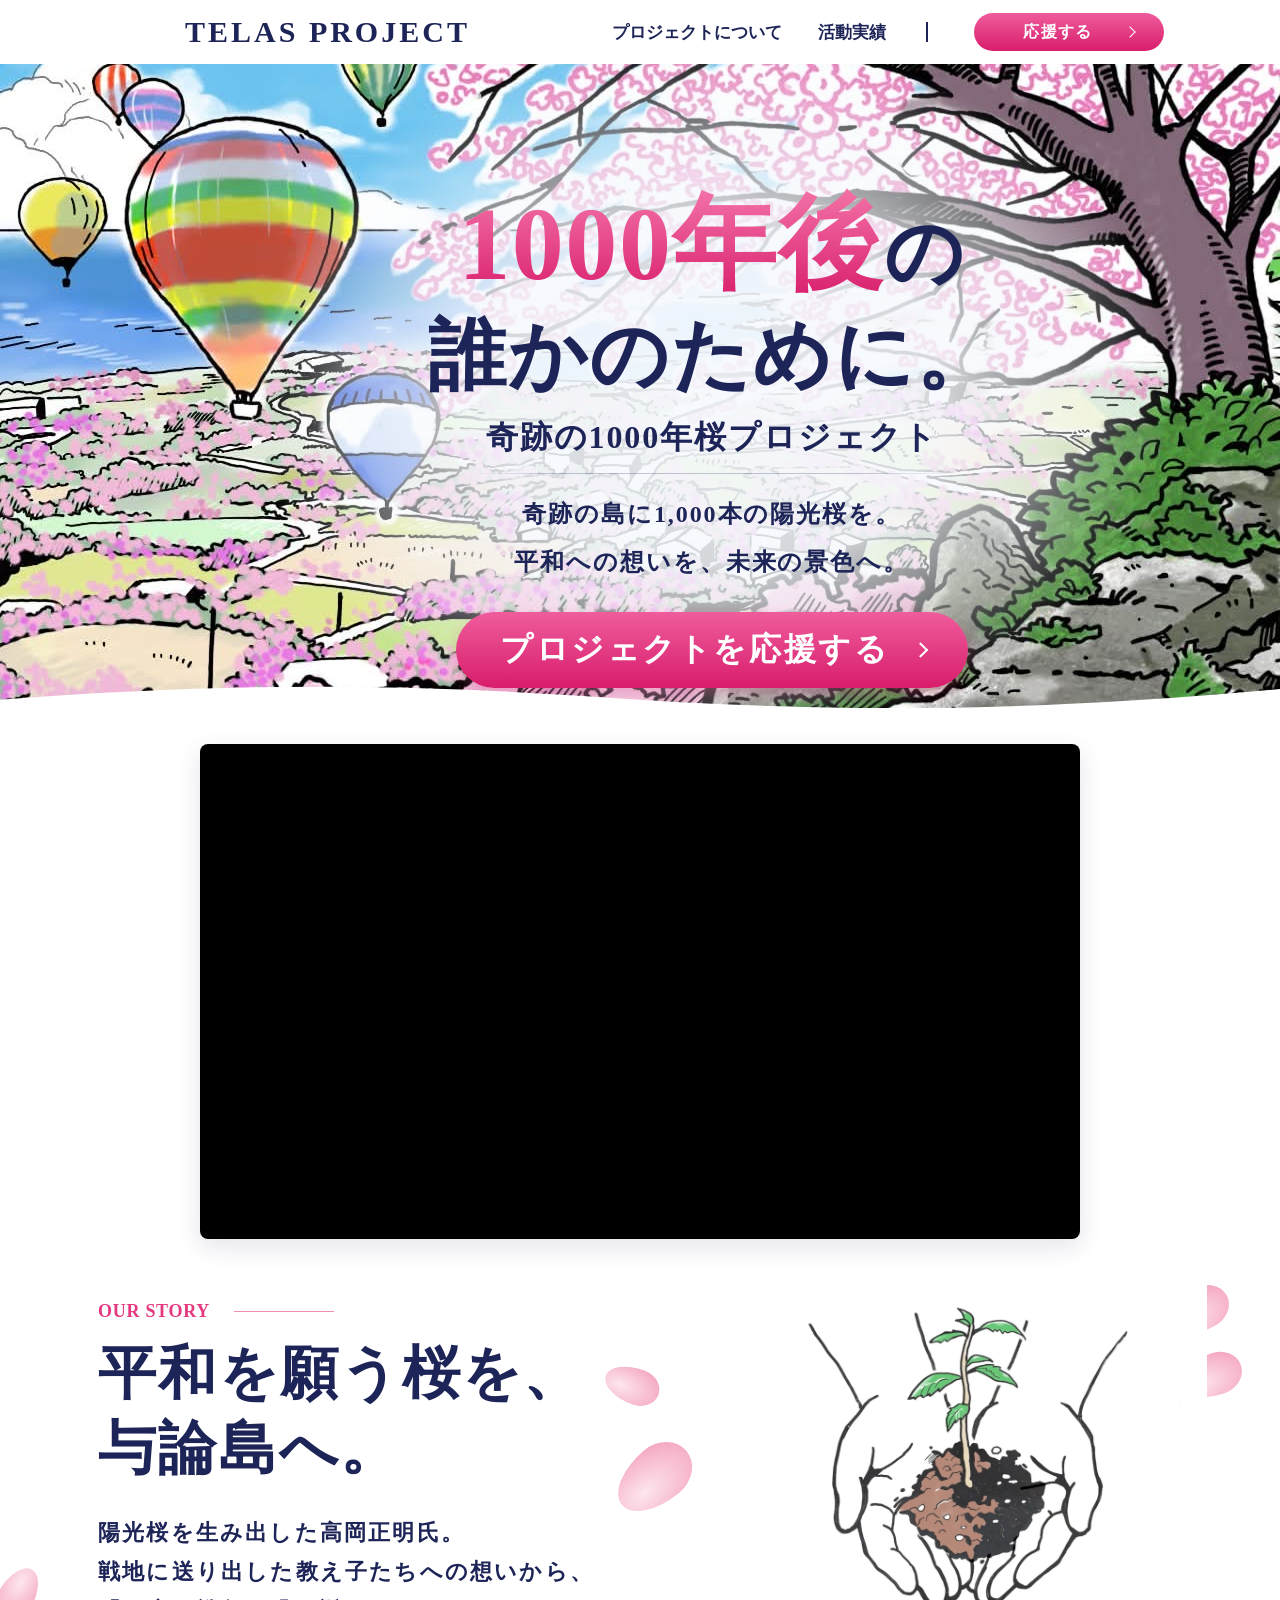
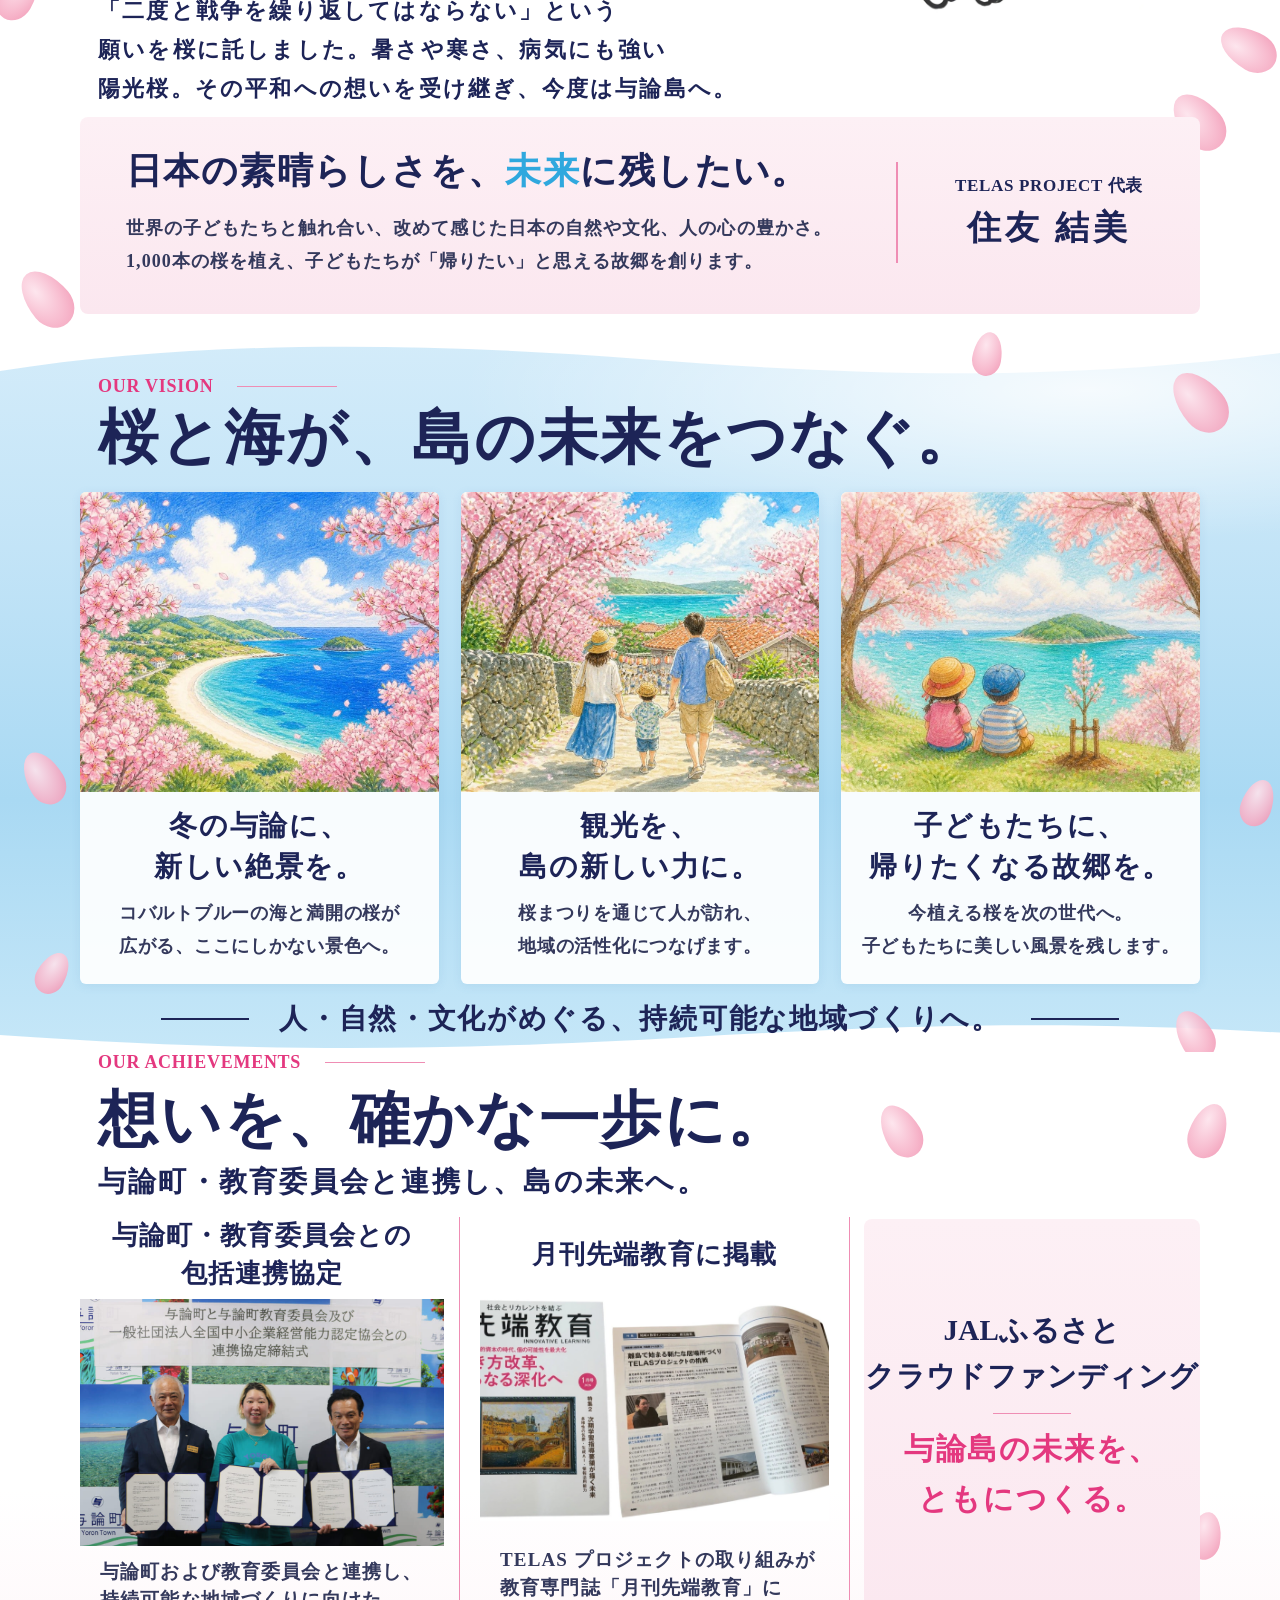
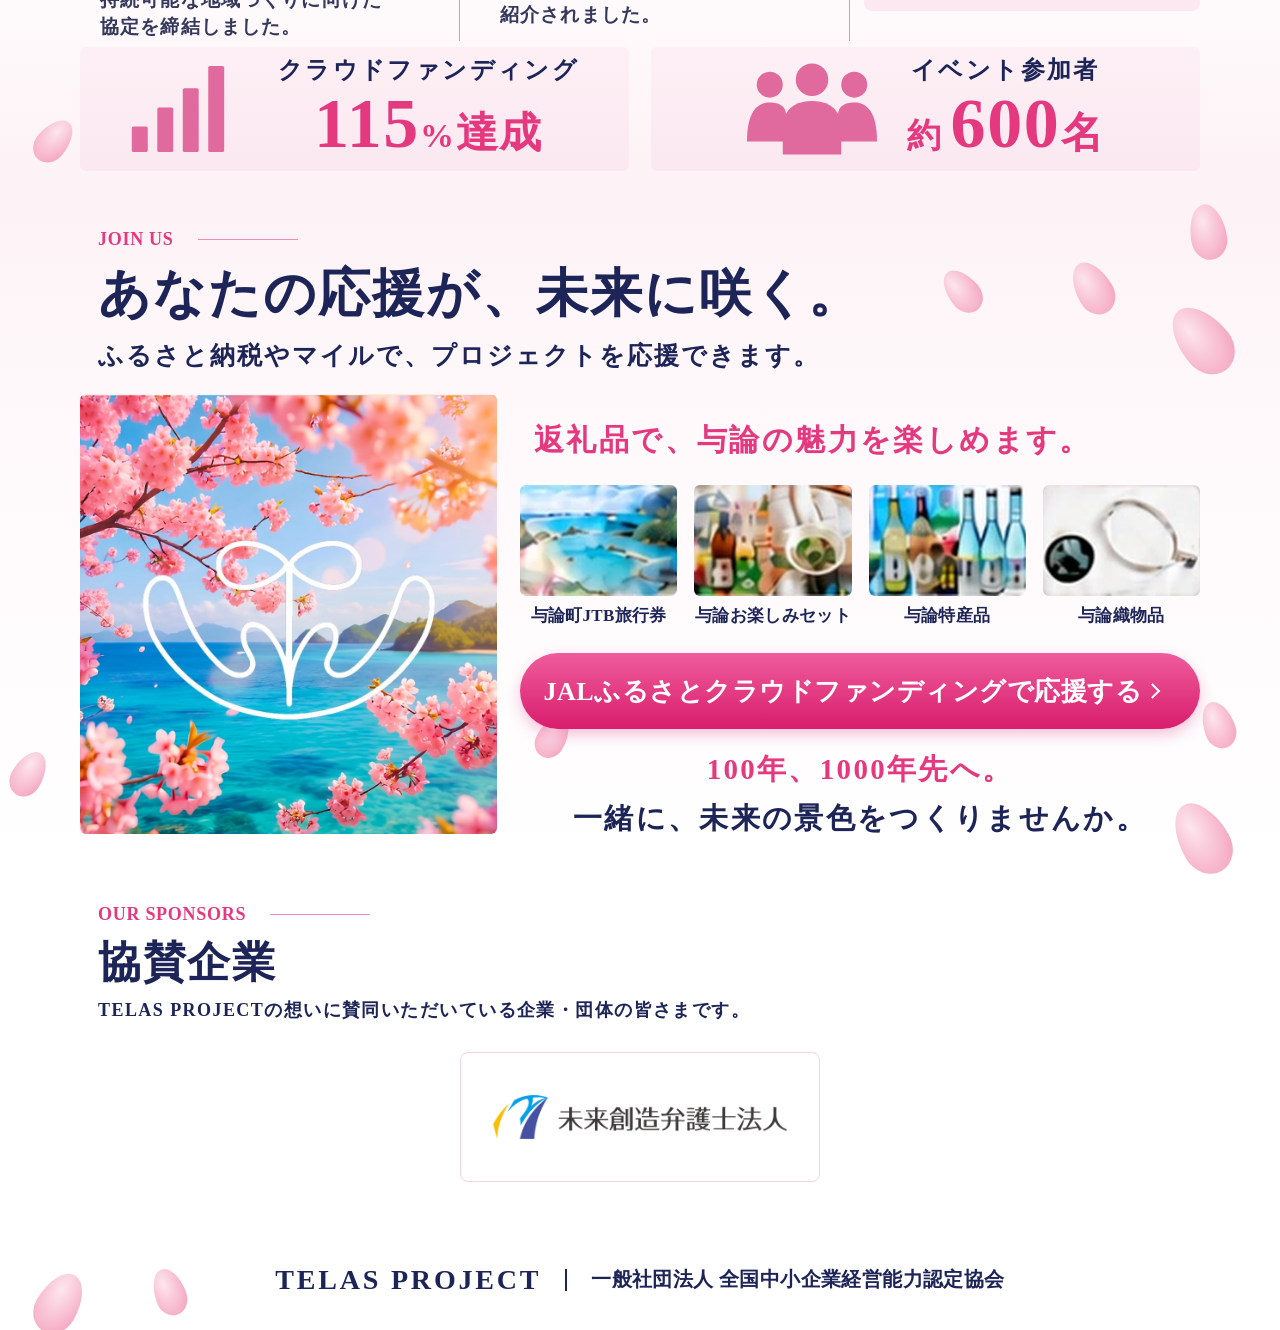
==== commit 2da6564f: "ヒーロー直下にYouTube紹介動画を追加 Co-Authored-By: Claude Opus 5.5 <noreply@anthropic.com> Claude-Session: https:" ====
--- a/index.html
+++ b/index.html
@@ -4,7 +4,7 @@
   <meta charset="UTF-8">
   <meta name="viewport" content="width=device-width, initial-scale=1">
   <!-- セキュリティ設定（GitHub Pages はレスポンスヘッダーを設定できないため meta で指定） -->
-  <meta http-equiv="Content-Security-Policy" content="default-src 'self'; script-src 'self'; style-src 'self' 'unsafe-inline' https://fonts.googleapis.com; font-src https://fonts.gstatic.com; img-src 'self' data:; connect-src 'self'; object-src 'none'; base-uri 'self'; form-action 'none'; upgrade-insecure-requests">
+  <meta http-equiv="Content-Security-Policy" content="default-src 'self'; script-src 'self'; style-src 'self' 'unsafe-inline' https://fonts.googleapis.com; font-src https://fonts.gstatic.com; img-src 'self' data:; frame-src https://www.youtube-nocookie.com; connect-src 'self'; object-src 'none'; base-uri 'self'; form-action 'none'; upgrade-insecure-requests">
   <meta name="referrer" content="strict-origin-when-cross-origin">
   <title>TELAS PROJECT｜奇跡の1000年桜プロジェクト</title>
   <meta name="description" content="1000年後の誰かのために。与論島に1,000本の陽光桜を植える、奇跡の1000年桜プロジェクト。">
@@ -47,6 +47,16 @@
       <svg class="wave wave--hero" viewBox="0 0 1200 60" preserveAspectRatio="none" aria-hidden="true">
         <path d="M0 34 C200 10 360 8 560 30 S940 56 1200 18 V60 H0Z" fill="#fff"/>
       </svg>
+    </section>
+
+    <!-- ===== Movie ===== -->
+    <section class="movie" aria-label="プロジェクト紹介動画">
+      <div class="container">
+        <div class="movie__frame">
+          <!-- 差し替え: 動画IDを変更（https://youtu.be/xxxx の xxxx 部分） -->
+          <iframe src="https://www.youtube-nocookie.com/embed/lxr6e3XrZ24?rel=0" title="TELAS PROJECT 紹介動画" loading="lazy" allow="accelerometer; autoplay; clipboard-write; encrypted-media; gyroscope; picture-in-picture; web-share" referrerpolicy="strict-origin-when-cross-origin" allowfullscreen></iframe>
+        </div>
+      </div>
     </section>
 
     <!-- ===== Our Story ===== -->
--- a/assets/css/style.css
+++ b/assets/css/style.css
@@ -265,6 +265,27 @@
   font-size: 32px;
 }
 .wave--hero { bottom: -1px; height: 40px; z-index: 2; }
+
+/* ---------- Movie ---------- */
+.movie {
+  position: relative;
+  padding: 28px 0 40px;
+}
+.movie__frame {
+  max-width: 880px;
+  margin: 0 auto;
+  aspect-ratio: 16 / 9;
+  border-radius: 8px;
+  overflow: hidden;
+  background: #000;
+  box-shadow: 0 8px 24px rgba(29, 36, 87, .12);
+}
+.movie__frame iframe {
+  display: block;
+  width: 100%;
+  height: 100%;
+  border: 0;
+}
 
 /* ---------- Story ---------- */
 .story {
@@ -755,6 +776,7 @@
     border-top: 2px solid var(--pink-line);
   }
 
+  .movie { padding: 20px 0 28px; }
   .vision { padding: 64px 0 80px; }
   .vision__cards { grid-template-columns: 1fr; gap: 20px; max-width: 480px; margin-inline: auto; }
   .vision__tagline { gap: 14px; font-size: 15px; text-align: center; }
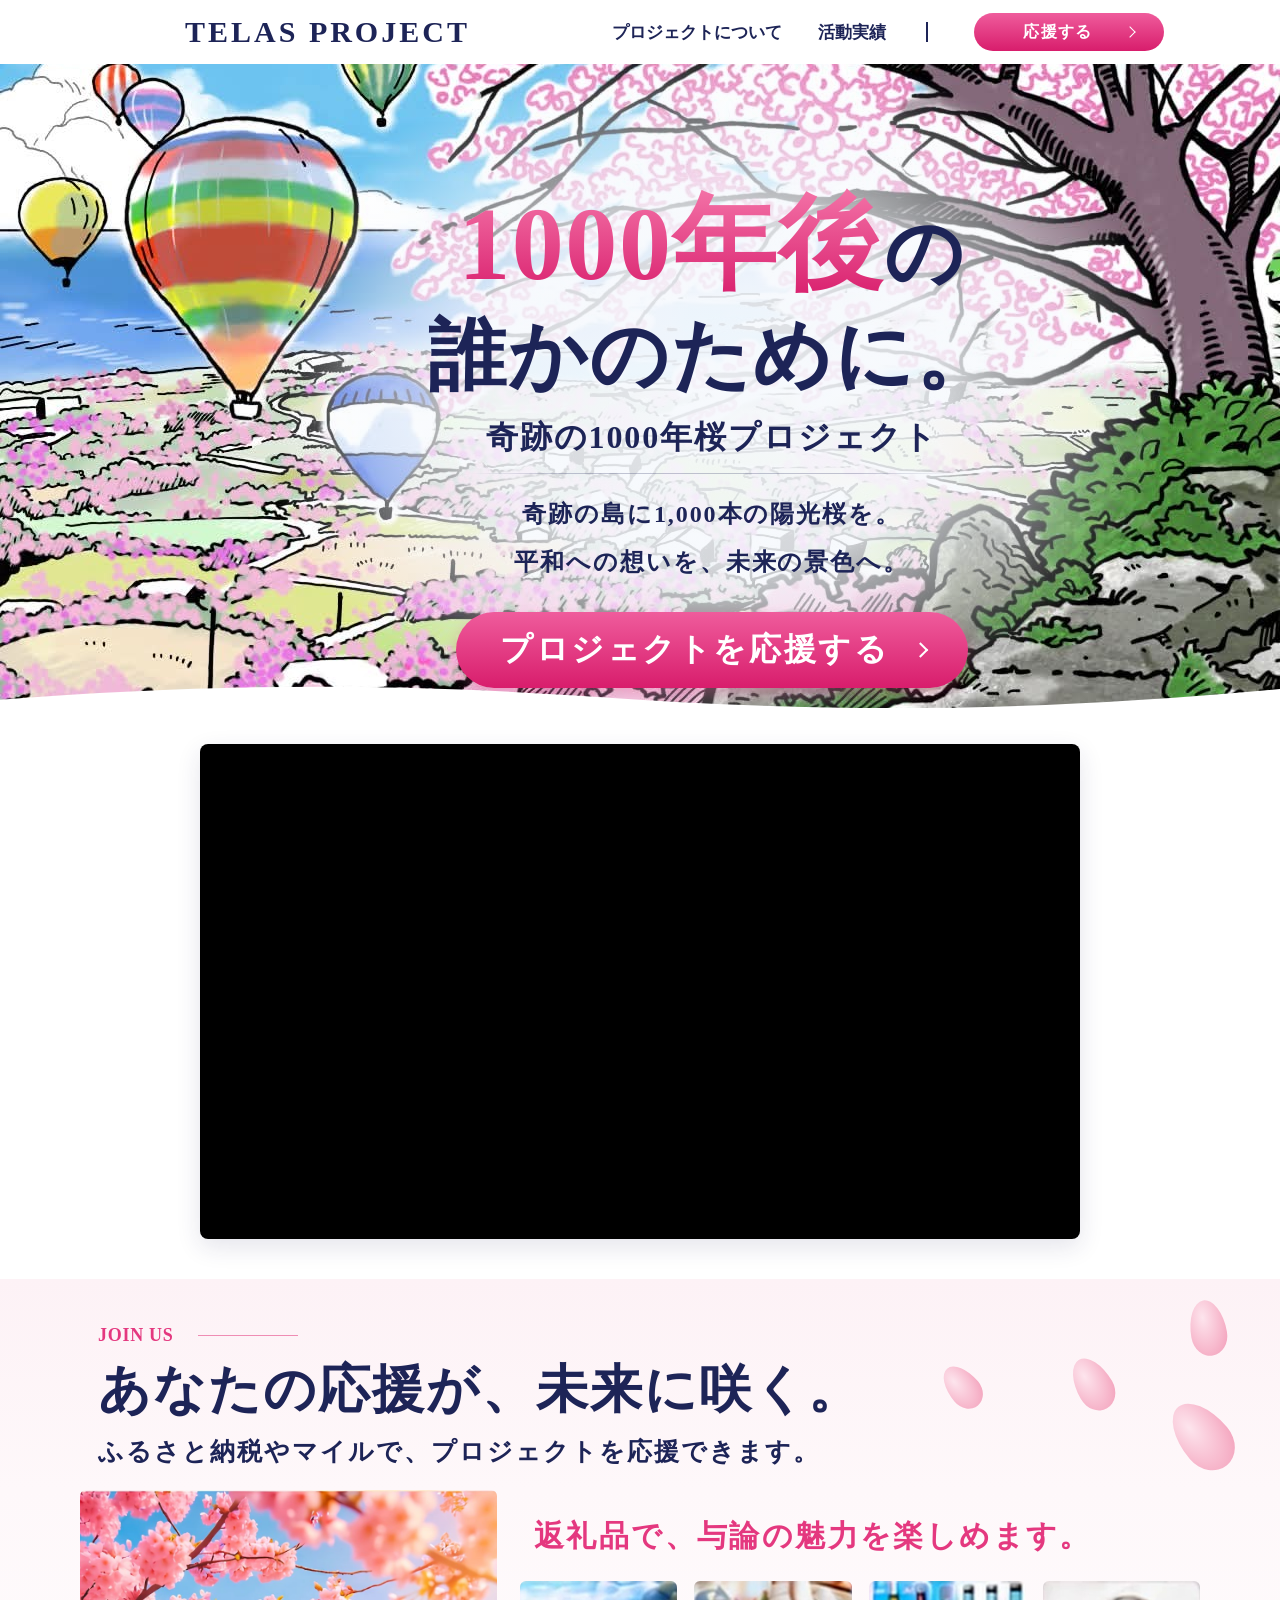
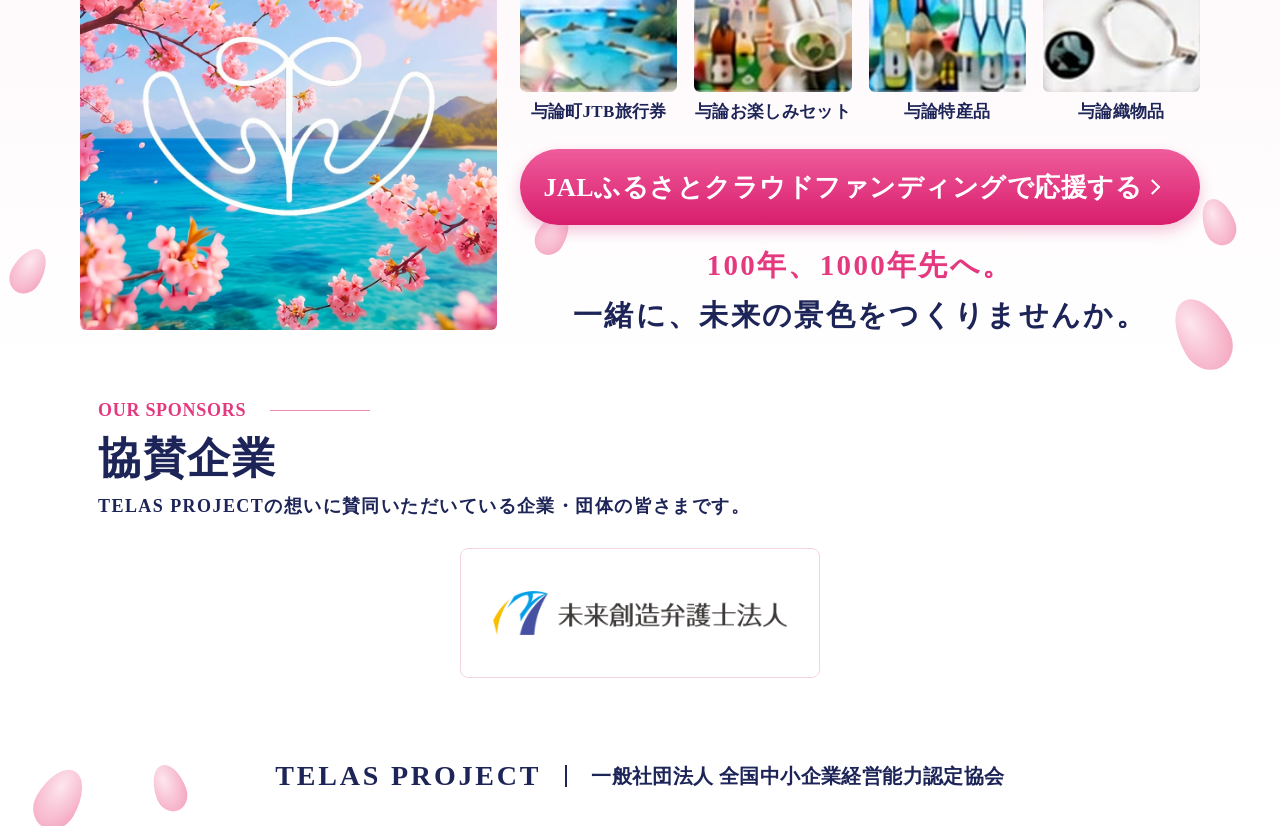
==== commit e0314055: "サイトを3ページ構成に変更（トップ／プロジェクトについて／活動実績） Co-Authored-By: Claude Opus 5.5 <noreply@anthropic.com> Claude-Se" ====
--- a/index.html
+++ b/index.html
@@ -18,13 +18,13 @@
   <!-- ===== Header ===== -->
   <header class="header">
     <div class="header__inner">
-      <a href="#top" class="header__logo">TELAS PROJECT</a>
+      <a href="./" class="header__logo">TELAS PROJECT</a>
       <button class="header__toggle" type="button" aria-label="メニューを開く" aria-expanded="false" aria-controls="global-nav">
         <span></span><span></span><span></span>
       </button>
       <nav class="header__nav" id="global-nav">
-        <a href="#story" class="header__link">プロジェクトについて</a>
-        <a href="#achievements" class="header__link">活動実績</a>
+        <a href="about/" class="header__link">プロジェクトについて</a>
+        <a href="achievements/" class="header__link">活動実績</a>
         <span class="header__sep" aria-hidden="true"></span>
         <a href="#join" class="btn btn--sm">応援する</a>
       </nav>
@@ -57,145 +57,6 @@
           <iframe src="https://www.youtube-nocookie.com/embed/lxr6e3XrZ24?rel=0" title="TELAS PROJECT 紹介動画" loading="lazy" allow="accelerometer; autoplay; clipboard-write; encrypted-media; gyroscope; picture-in-picture; web-share" referrerpolicy="strict-origin-when-cross-origin" allowfullscreen></iframe>
         </div>
       </div>
-    </section>
-
-    <!-- ===== Our Story ===== -->
-    <section class="story" id="story">
-      <div class="container">
-        <div class="story__main">
-          <div class="story__text">
-            <p class="label">OUR STORY</p>
-            <h2 class="heading">平和を願う桜を、<br>与論島へ。</h2>
-            <p class="story__body">陽光桜を生み出した高岡正明氏。<br>戦地に送り出した教え子たちへの想いから、<br>「二度と戦争を繰り返してはならない」という<br>願いを桜に託しました。暑さや寒さ、病気にも強い<br>陽光桜。その平和への想いを受け継ぎ、今度は与論島へ。</p>
-          </div>
-          <figure class="story__visual">
-            <img src="assets/img/story-hands.jpg" alt="苗木を包む両手のイラスト" width="2000" height="1479">
-          </figure>
-        </div>
-
-        <div class="message">
-          <div class="message__text">
-            <h3 class="message__title">日本の素晴らしさを、<em>未来</em>に残したい。</h3>
-            <p class="message__body">世界の子どもたちと触れ合い、改めて感じた日本の自然や文化、人の心の豊かさ。<br>1,000本の桜を植え、子どもたちが「帰りたい」と思える故郷を創ります。</p>
-          </div>
-          <div class="message__sign">
-            <p class="message__role">TELAS PROJECT 代表</p>
-            <p class="message__name">住友 結美</p>
-          </div>
-        </div>
-      </div>
-      <i class="petal" style="--x:48%;--y:12%;--s:1.4;--r:-70deg"></i>
-      <i class="petal" style="--x:49%;--y:24%;--s:2.1;--r:-130deg"></i>
-      <i class="petal" style="--x:92%;--y:0%;--s:1.6;--r:-120deg"></i>
-      <i class="petal" style="--x:93%;--y:10%;--s:1.6;--r:-110deg"></i>
-      <i class="petal" style="--x:96%;--y:52%;--s:1.5;--r:-60deg"></i>
-      <i class="petal" style="--x:92%;--y:63%;--s:1.6;--r:-40deg"></i>
-      <i class="petal" style="--x:0%;--y:44%;--s:1.4;--r:30deg"></i>
-      <i class="petal" style="--x:2%;--y:90%;--s:1.6;--r:-40deg"></i>
-    </section>
-
-    <!-- ===== Our Vision ===== -->
-    <section class="vision">
-      <svg class="wave wave--vision-top" viewBox="0 0 1200 60" preserveAspectRatio="none" aria-hidden="true">
-        <path d="M0 0 H1200 V22 C1000 50 820 46 600 28 S180 10 0 40Z" fill="#fff"/>
-      </svg>
-      <div class="container">
-        <p class="label">OUR VISION</p>
-        <h2 class="heading">桜と海が、島の未来をつなぐ。</h2>
-        <div class="vision__cards">
-          <article class="card">
-            <!-- 差し替え: assets/img/vision-01〜03.jpg -->
-            <img class="card__img" src="assets/img/vision-01.jpg" alt="桜に囲まれた与論の海辺のイラスト" width="1408" height="1136">
-            <div class="card__body">
-              <h3 class="card__title">冬の与論に、<br>新しい絶景を。</h3>
-              <p class="card__text">コバルトブルーの海と満開の桜が<br>広がる、ここにしかない景色へ。</p>
-            </div>
-          </article>
-          <article class="card">
-            <img class="card__img" src="assets/img/vision-02.jpg" alt="桜並木の石垣の道を歩く家族のイラスト" width="1408" height="1136">
-            <div class="card__body">
-              <h3 class="card__title">観光を、<br>島の新しい力に。</h3>
-              <p class="card__text">桜まつりを通じて人が訪れ、<br>地域の活性化につなげます。</p>
-            </div>
-          </article>
-          <article class="card">
-            <img class="card__img" src="assets/img/vision-03.jpg" alt="桜の苗木の横で海を眺める子どもたちのイラスト" width="1408" height="1136">
-            <div class="card__body">
-              <h3 class="card__title">子どもたちに、<br>帰りたくなる故郷を。</h3>
-              <p class="card__text">今植える桜を次の世代へ。<br>子どもたちに美しい風景を残します。</p>
-            </div>
-          </article>
-        </div>
-        <p class="vision__tagline">人・自然・文化がめぐる、持続可能な地域づくりへ。</p>
-      </div>
-      <svg class="wave wave--vision-bottom" viewBox="0 0 1200 60" preserveAspectRatio="none" aria-hidden="true">
-        <path d="M0 30 C240 60 420 56 640 34 S1000 6 1200 26 V60 H0Z" fill="#fff"/>
-      </svg>
-      <i class="petal" style="--x:76%;--y:0%;--s:1.1;--r:10deg"></i>
-      <i class="petal" style="--x:92%;--y:5%;--s:1.7;--r:-40deg"></i>
-      <i class="petal" style="--x:97%;--y:62%;--s:1.2;--r:20deg"></i>
-      <i class="petal" style="--x:2%;--y:58%;--s:1.4;--r:-30deg"></i>
-      <i class="petal" style="--x:3%;--y:86%;--s:1.1;--r:30deg"></i>
-      <i class="petal" style="--x:92%;--y:94%;--s:1.3;--r:-30deg"></i>
-    </section>
-
-    <!-- ===== Our Achievements ===== -->
-    <section class="achievements" id="achievements">
-      <div class="container">
-        <p class="label">OUR ACHIEVEMENTS</p>
-        <h2 class="heading">想いを、確かな一歩に。</h2>
-        <p class="lead">与論町・教育委員会と連携し、島の未来へ。</p>
-
-        <div class="ach__grid">
-          <article class="ach">
-            <h3 class="ach__title">与論町・教育委員会との<br>包括連携協定</h3>
-            <img class="ach__img ach__img--photo" src="assets/img/agreement.jpg" alt="与論町・与論町教育委員会との連携協定締結式" width="1024" height="707">
-            <p class="ach__text">与論町および教育委員会と連携し、<br>持続可能な地域づくりに向けた<br>協定を締結しました。</p>
-          </article>
-          <article class="ach">
-            <h3 class="ach__title">月刊先端教育に掲載</h3>
-            <img class="ach__img ach__img--magazine" src="assets/img/magazine-trim.jpg" alt="月刊先端教育 2026年1月号の表紙と掲載ページ" width="1920" height="980">
-            <p class="ach__text">TELAS プロジェクトの取り組みが<br>教育専門誌「月刊先端教育」に<br>紹介されました。</p>
-          </article>
-          <article class="ach ach--jal">
-            <h3 class="ach__jal-title">JALふるさと<br>クラウドファンディング</h3>
-            <p class="ach__jal-text">与論島の未来を、<br>ともにつくる。</p>
-          </article>
-        </div>
-
-        <div class="stats">
-          <div class="stat">
-            <svg class="stat__icon stat__icon--bar" viewBox="0 0 58 54" aria-hidden="true">
-              <rect x="0" y="38" width="10" height="16" rx="1"/>
-              <rect x="16" y="26" width="10" height="28" rx="1"/>
-              <rect x="32" y="14" width="10" height="40" rx="1"/>
-              <rect x="48" y="0" width="10" height="54" rx="1"/>
-            </svg>
-            <div class="stat__body">
-              <p class="stat__label">クラウドファンディング</p>
-              <p class="stat__value"><span class="stat__num">115</span><small>%</small>達成</p>
-            </div>
-          </div>
-          <div class="stat">
-            <svg class="stat__icon stat__icon--people" viewBox="0 0 80 56" aria-hidden="true">
-              <circle cx="14" cy="13" r="8"/>
-              <circle cx="66" cy="13" r="8"/>
-              <circle cx="40" cy="10" r="10"/>
-              <path d="M0 48 C0 30 6 24 14 24 S24 28 24 32 V48Z"/>
-              <path d="M80 48 C80 30 74 24 66 24 S56 28 56 32 V48Z"/>
-              <path d="M22 56 V40 C22 28 30 23 40 23 S58 28 58 40 V56Z"/>
-            </svg>
-            <div class="stat__body">
-              <p class="stat__label">イベント参加者</p>
-              <p class="stat__value"><small class="stat__pre">約</small><span class="stat__num">600</span>名</p>
-            </div>
-          </div>
-        </div>
-      </div>
-      <i class="petal" style="--x:69%;--y:7%;--s:1.4;--r:-30deg"></i>
-      <i class="petal" style="--x:93%;--y:7%;--s:1.4;--r:20deg"></i>
-      <i class="petal" style="--x:93%;--y:63%;--s:1.2;--r:10deg"></i>
-      <i class="petal" style="--x:3%;--y:91%;--s:1.2;--r:40deg"></i>
     </section>
 
     <!-- ===== Join Us ===== -->
--- a/assets/css/style.css
+++ b/assets/css/style.css
@@ -184,7 +184,8 @@
   color: var(--navy);
   margin-right: 36px;
 }
-.header__link:hover { color: var(--pink); }
+.header__link:hover,
+.header__link[aria-current="page"] { color: var(--pink); }
 .header__sep {
   width: 2px;
   height: 20px;
@@ -650,6 +651,25 @@
   width: 100%;
   max-height: 46px;
   object-fit: contain;
+}
+
+/* ---------- Sub pages ---------- */
+.page-sub main > section:first-child { padding-top: 56px; }
+.page-cta {
+  position: relative;
+  padding: 56px 0 64px;
+  text-align: center;
+  background: linear-gradient(180deg, #fff 0%, #fdf2f6 100%);
+}
+.page-cta__text {
+  font-size: 32px;
+  font-weight: 700;
+  letter-spacing: 0.06em;
+  color: var(--navy);
+}
+.page-cta__btn {
+  width: 512px;
+  margin-top: 26px;
 }
 
 /* ---------- Footer ---------- */
@@ -777,6 +797,10 @@
   }
 
   .movie { padding: 20px 0 28px; }
+  .page-sub main > section:first-child { padding-top: 32px; }
+  .page-cta { padding: 40px 0 48px; }
+  .page-cta__text { font-size: clamp(19px, 5.2vw, 26px); }
+  .page-cta__btn { width: 100%; max-width: 440px; }
   .vision { padding: 64px 0 80px; }
   .vision__cards { grid-template-columns: 1fr; gap: 20px; max-width: 480px; margin-inline: auto; }
   .vision__tagline { gap: 14px; font-size: 15px; text-align: center; }
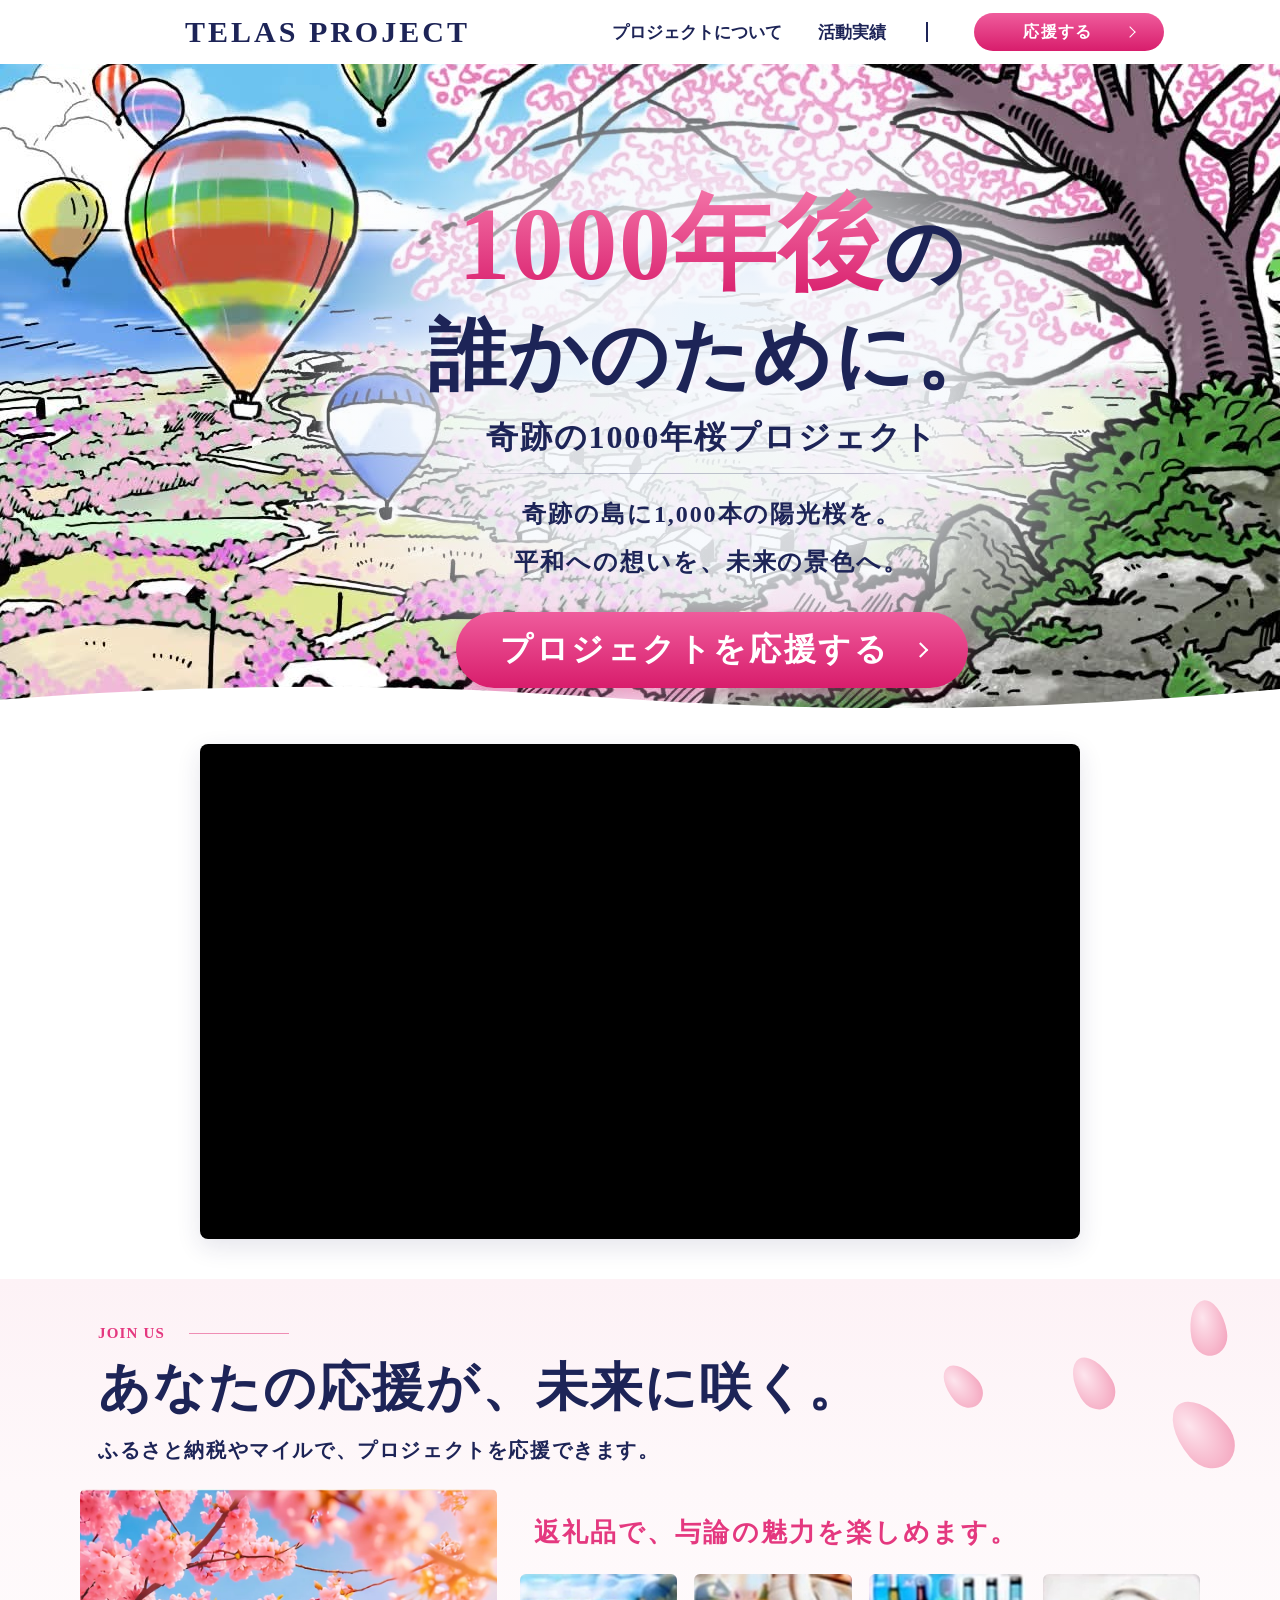
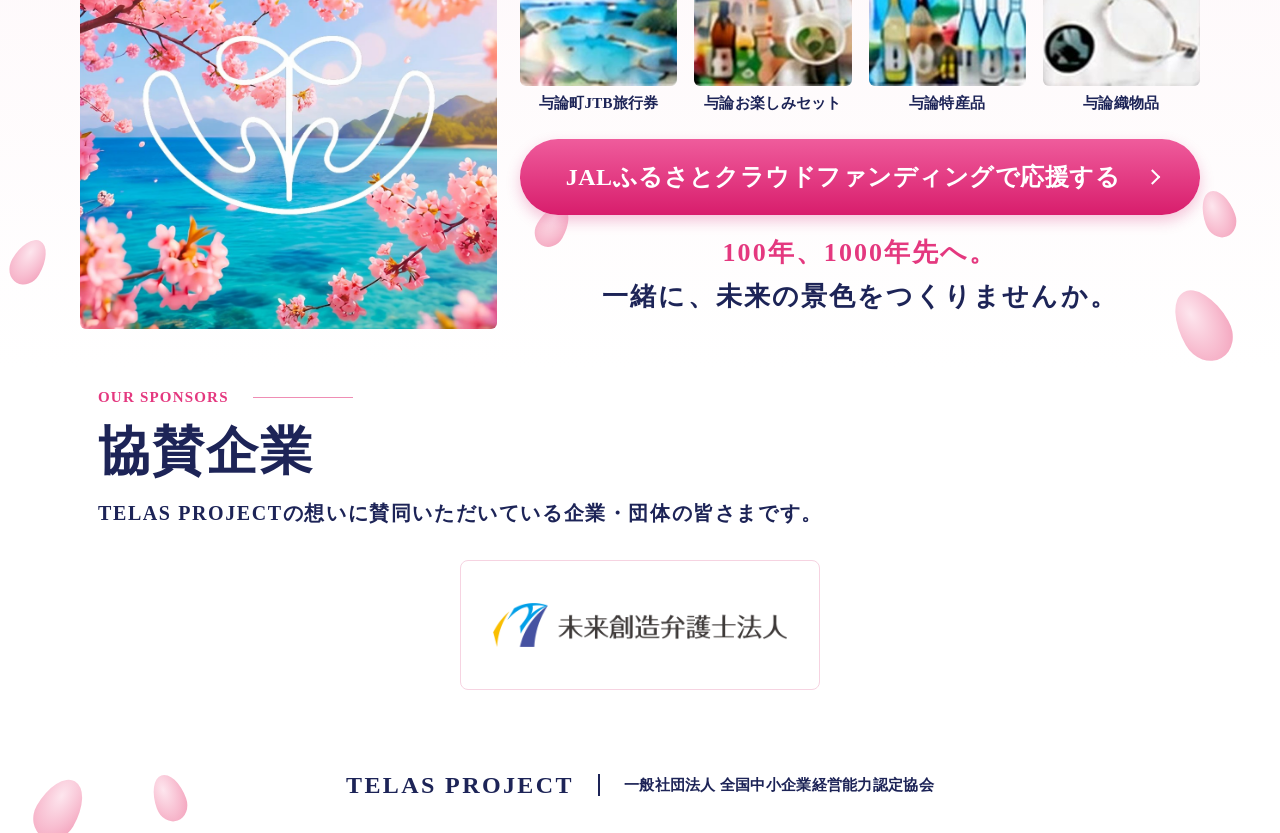
==== commit abcdfca5: "CSS/JSにバージョン番号を付与し、ブラウザのキャッシュで古い表示が残らないように変更 Co-Authored-By: Claude Opus 5.5 <noreply@anthropic.com>" ====
--- a/index.html
+++ b/index.html
@@ -11,7 +11,7 @@
   <link rel="preconnect" href="https://fonts.googleapis.com">
   <link rel="preconnect" href="https://fonts.gstatic.com" crossorigin>
   <link href="https://fonts.googleapis.com/css2?family=Noto+Serif+JP:wght@500;600;700;900&display=swap" rel="stylesheet">
-  <link rel="stylesheet" href="assets/css/style.css">
+  <link rel="stylesheet" href="assets/css/style.css?v=202611051154">
 </head>
 <body>
 
@@ -123,6 +123,6 @@
     <i class="petal" style="--x:12%;--y:26%;--s:1.2;--r:-20deg"></i>
   </footer>
 
-  <script src="assets/js/main.js"></script>
+  <script src="assets/js/main.js?v=202611051154"></script>
 </body>
 </html>
--- a/assets/css/style.css
+++ b/assets/css/style.css
@@ -14,6 +14,18 @@
   --font: "Noto Serif JP", "Hiragino Mincho ProN", "Yu Mincho", serif;
   --container: 1120px;
   --header-h: 64px;
+
+  /* 文字サイズ（タイプスケール）: ここを変えるとサイト全体の文字バランスが変わる */
+  --fs-h2: 52px;       /* セクション見出し */
+  --fs-h3: 26px;       /* 小見出し・カード見出し */
+  --fs-h3-lg: 30px;    /* サブセクション見出し・年号 */
+  --fs-lead: 20px;     /* 見出し下のリード文 */
+  --fs-body: 17px;     /* 本文 */
+  --fs-small: 15px;    /* 補足・注記 */
+  --fs-caption: 13px;  /* キャプション */
+  --fs-label: 15px;    /* 英字ラベル（OUR STORY など） */
+  --lh-heading: 1.45;
+  --lh-body: 1.9;
 }
 
 *, *::before, *::after { box-sizing: border-box; }
@@ -46,9 +58,9 @@
   display: flex;
   align-items: center;
   gap: 24px;
-  font-size: 18px;
-  font-weight: 700;
-  letter-spacing: 0.04em;
+  font-size: var(--fs-label);
+  font-weight: 700;
+  letter-spacing: 0.08em;
   color: var(--pink);
 }
 .label::after {
@@ -60,9 +72,9 @@
 
 .heading {
   margin-top: 8px;
-  font-size: 60px;
-  font-weight: 700;
-  line-height: 1.38;
+  font-size: var(--fs-h2);
+  font-weight: 700;
+  line-height: var(--lh-heading);
   letter-spacing: 0.04em;
   color: var(--navy);
 }
@@ -70,10 +82,11 @@
 .label, .heading, .lead { padding-left: 18px; }
 .lead {
   margin-top: 6px;
-  font-size: 17px;
+  font-size: var(--fs-lead);
   font-weight: 600;
   letter-spacing: 0.08em;
   color: var(--navy);
+  line-height: 1.7;
 }
 
 .btn {
@@ -110,7 +123,7 @@
 .btn--sm::after { right: 30px; }
 .btn--lg {
   height: 76px;
-  font-size: 26px;
+  font-size: 24px;
   padding-right: 34px;
 }
 .btn--lg::after { right: 42px; width: 11px; height: 11px; border-width: 2px; }
@@ -300,13 +313,13 @@
 }
 .story__text { flex-shrink: 0; padding: 0; }
 .story__body { padding-left: 18px; }
-.story .heading { font-size: 58px; line-height: 1.3; margin-top: 14px; }
+.story .heading { margin-top: 14px; }
 .story__body {
   margin-top: 26px;
-  font-size: 22px;
+  font-size: var(--fs-lead);
   font-weight: 600;
-  line-height: 1.78;
-  letter-spacing: 0.1em;
+  line-height: var(--lh-body);
+  letter-spacing: 0.08em;
   color: var(--navy);
 }
 .story__visual {
@@ -326,7 +339,7 @@
 }
 .message__text { flex: 1; }
 .message__title {
-  font-size: 36px;
+  font-size: var(--fs-h3-lg);
   font-weight: 700;
   letter-spacing: 0.04em;
   color: var(--navy);
@@ -334,9 +347,9 @@
 .message__title em { color: var(--sky); }
 .message__body {
   margin-top: 16px;
-  font-size: 18px;
+  font-size: var(--fs-small);
   font-weight: 600;
-  line-height: 1.85;
+  line-height: var(--lh-body);
   letter-spacing: 0.06em;
 }
 .message__sign {
@@ -347,14 +360,14 @@
   text-align: center;
 }
 .message__role {
-  font-size: 17px;
+  font-size: var(--fs-small);
   font-weight: 600;
   letter-spacing: 0.04em;
   color: var(--navy);
 }
 .message__name {
   margin-top: 8px;
-  font-size: 34px;
+  font-size: var(--fs-h3-lg);
   font-weight: 700;
   letter-spacing: 0.12em;
   color: var(--navy);
@@ -372,7 +385,7 @@
 }
 .wave--vision-top { top: -1px; }
 .wave--vision-bottom { bottom: -1px; height: 36px; }
-.vision .heading { font-size: 60px; line-height: 1.25; margin-top: 4px; }
+.vision .heading { margin-top: 4px; }
 .vision__cards {
   display: grid;
   grid-template-columns: repeat(3, 1fr);
@@ -395,7 +408,7 @@
   text-align: center;
 }
 .card__title {
-  font-size: 28px;
+  font-size: var(--fs-h3);
   font-weight: 700;
   line-height: 1.45;
   letter-spacing: 0.06em;
@@ -403,9 +416,9 @@
 }
 .card__text {
   margin-top: 10px;
-  font-size: 18px;
+  font-size: var(--fs-small);
   font-weight: 600;
-  line-height: 1.8;
+  line-height: 1.85;
   letter-spacing: 0.04em;
 }
 .vision__tagline {
@@ -414,7 +427,7 @@
   justify-content: center;
   gap: 30px;
   margin-top: 16px;
-  font-size: 28px;
+  font-size: var(--fs-h3);
   font-weight: 700;
   letter-spacing: 0.06em;
   color: var(--navy);
@@ -434,12 +447,12 @@
   padding: 0 0 12px;
   background: linear-gradient(180deg, #fff 0%, #fff 60%, #fdf2f6 100%);
 }
-.achievements .heading { font-size: 60px; line-height: 1.3; }
-.achievements .lead { font-size: 28px; margin-top: 4px; }
+.achievements .heading { }
+.achievements .lead { margin-top: 4px; }
 
 .ach__grid {
   display: grid;
-  grid-template-columns: 380px 390px 1fr;
+  grid-template-columns: 1fr 1fr;
   margin-top: 16px;
 }
 .ach {
@@ -447,12 +460,12 @@
   border-right: 1px solid var(--pink-line);
   text-align: center;
 }
-.ach:first-child { padding: 0 15px 0 0; }
-.ach:nth-child(2) { padding: 0 20px; }
+.ach:first-child { padding: 0 28px 0 0; }
+.ach:nth-child(2) { padding: 0 0 0 28px; border-right: 0; }
 .ach--jal { border-right: 0; }
 .ach__title {
   min-height: 76px;
-  font-size: 26px;
+  font-size: var(--fs-h3);
   font-weight: 700;
   line-height: 1.45;
   letter-spacing: 0.04em;
@@ -464,22 +477,21 @@
 .ach__img { width: 100%; }
 .ach__img--photo {
   margin-top: 6px;
-  height: 247px;
+  height: 340px;
   object-fit: cover;
   object-position: center 30%;
 }
 .ach__img--magazine {
   margin-top: 6px;
-  height: 222px;
-  margin-bottom: 25px;
-  object-fit: cover;
+  height: 340px;
+  object-fit: contain;
 }
 .ach__text {
   margin-top: 12px;
   padding-left: 20px;
-  font-size: 19px;
+  font-size: var(--fs-body);
   font-weight: 600;
-  line-height: 1.45;
+  line-height: 1.8;
   letter-spacing: 0.06em;
   text-align: left;
 }
@@ -520,7 +532,7 @@
   display: grid;
   grid-template-columns: 1fr 1fr;
   gap: 22px;
-  margin-top: 6px;
+  margin-top: 36px;
 }
 .stat {
   display: flex;
@@ -536,7 +548,7 @@
 .stat__icon--people { width: 130px; height: 92px; }
 .stat__body { text-align: center; }
 .stat__label {
-  font-size: 24px;
+  font-size: var(--fs-lead);
   font-weight: 600;
   letter-spacing: 0.1em;
   color: var(--navy);
@@ -560,8 +572,8 @@
   padding: 46px 0 40px;
   background: linear-gradient(180deg, #fdf2f6 0%, #fef8fa 30%, #fff 100%);
 }
-.join .heading { font-size: 52px; line-height: 1.4; }
-.join .lead { font-size: 25px; margin-top: 8px; }
+.join .heading { }
+.join .lead { margin-top: 8px; }
 .join__grid {
   display: grid;
   grid-template-columns: 417px 1fr;
@@ -580,7 +592,7 @@
 }
 .join__catch {
   padding: 0 0 0 14px;
-  font-size: 30px;
+  font-size: var(--fs-h3);
   text-align: left;
   font-weight: 700;
   letter-spacing: 0.08em;
@@ -601,7 +613,7 @@
 .gift span {
   display: block;
   margin-top: 8px;
-  font-size: 17px;
+  font-size: var(--fs-small);
   font-weight: 700;
   letter-spacing: 0.02em;
   color: var(--navy);
@@ -609,12 +621,12 @@
 .join__btn {
   width: 100%;
   margin-top: 26px;
-  font-size: 26px;
+  font-size: 24px;
   letter-spacing: 0.02em;
 }
 .join__closing {
   margin-top: 16px;
-  font-size: 29px;
+  font-size: var(--fs-h3);
   font-weight: 700;
   line-height: 1.7;
   letter-spacing: 0.08em;
@@ -628,8 +640,8 @@
   padding: 20px 0 64px;
   background: #fff;
 }
-.sponsors .heading { font-size: 43px; }
-.sponsors .lead { font-size: 18px; }
+.sponsors .heading { }
+.sponsors .lead { }
 .sponsors__list {
   display: grid;
   grid-template-columns: repeat(auto-fit, minmax(300px, 360px));
@@ -653,6 +665,112 @@
   object-fit: contain;
 }
 
+/* ---------- History（活動の歩み） ---------- */
+.history { margin-top: 72px; }
+.history__heading {
+  display: flex;
+  align-items: center;
+  gap: 24px;
+  padding-left: 18px;
+  font-size: var(--fs-h3-lg);
+  font-weight: 700;
+  letter-spacing: 0.06em;
+  color: var(--navy);
+}
+.history__heading::after {
+  content: "";
+  flex: 1;
+  height: 1px;
+  background: var(--pink-line);
+}
+.tl-year {
+  display: grid;
+  grid-template-columns: 140px 1fr;
+  gap: 24px;
+  margin-top: 40px;
+}
+.tl-year__label {
+  padding-left: 18px;
+  font-size: var(--fs-h3-lg);
+  font-weight: 700;
+  line-height: 1.2;
+  letter-spacing: 0.04em;
+  color: var(--pink);
+}
+.timeline { border-left: 2px solid #f6c9da; }
+.tl-item {
+  position: relative;
+  display: grid;
+  grid-template-columns: 120px 1fr;
+  gap: 16px;
+  padding: 0 0 26px 30px;
+}
+.tl-item:last-child { padding-bottom: 4px; }
+.tl-item::before {
+  content: "";
+  position: absolute;
+  left: -7px;
+  top: 9px;
+  width: 12px;
+  height: 12px;
+  border-radius: 50%;
+  background: var(--pink);
+  box-shadow: 0 0 0 4px #fde6ee;
+}
+.tl-item__date {
+  font-size: var(--fs-body);
+  font-weight: 700;
+  line-height: 1.8;
+  letter-spacing: 0.04em;
+  color: var(--pink);
+}
+.tl-item__title {
+  margin: 0;
+  font-size: var(--fs-body);
+  font-weight: 700;
+  line-height: 1.8;
+  letter-spacing: 0.04em;
+  color: var(--navy);
+}
+.tl-item__meta {
+  margin-top: 4px;
+  font-size: var(--fs-small);
+  font-weight: 500;
+  line-height: 1.7;
+  letter-spacing: 0.04em;
+}
+.tl-item__note {
+  display: inline-block;
+  margin-top: 10px;
+  padding: 8px 16px;
+  font-size: var(--fs-small);
+  font-weight: 700;
+  line-height: 1.6;
+  color: var(--pink);
+  background: var(--pink-light);
+  border-radius: 6px;
+}
+.tl-item__photo {
+  display: grid;
+  grid-template-columns: repeat(3, 1fr);
+  gap: 10px;
+  margin-top: 12px;
+}
+.tl-item__photo img {
+  width: 100%;
+  aspect-ratio: 4 / 3;
+  object-fit: cover;
+  border-radius: 6px;
+}
+.tl-item__photo--single { grid-template-columns: minmax(0, 360px); }
+.tl-item__photo--single img { aspect-ratio: auto; height: auto; }
+.tl-item__photo--double { grid-template-columns: repeat(2, minmax(0, 300px)); }
+.tl-item__photo figcaption {
+  grid-column: 1 / -1;
+  font-size: var(--fs-caption);
+  color: #6b6f8a;
+}
+
 /* ---------- Sub pages ---------- */
 .page-sub main > section:first-child { padding-top: 56px; }
 .page-cta {
@@ -662,7 +780,7 @@
   background: linear-gradient(180deg, #fff 0%, #fdf2f6 100%);
 }
 .page-cta__text {
-  font-size: 32px;
+  font-size: var(--fs-h3-lg);
   font-weight: 700;
   letter-spacing: 0.06em;
   color: var(--navy);
@@ -688,9 +806,9 @@
   gap: 24px;
   color: var(--navy);
 }
-.footer__logo { font-size: 28px; font-weight: 600; letter-spacing: 0.1em; }
+.footer__logo { font-size: 24px; font-weight: 600; letter-spacing: 0.1em; }
 .footer__sep { width: 2px; height: 22px; background: var(--navy); }
-.footer__org { font-size: 20px; font-weight: 600; letter-spacing: 0.02em; }
+.footer__org { font-size: var(--fs-small); font-weight: 600; letter-spacing: 0.02em; }
 
 /* =========================================================
    Responsive
@@ -698,12 +816,22 @@
 @media (max-width: 1180px) {
   .header__inner { padding: 0 24px; }
   .story__visual { width: 36%; margin-right: 0; }
-  .ach__grid { grid-template-columns: 1fr 1fr 0.9fr; }
+  .ach__img--photo, .ach__img--magazine { height: 28vw; }
   .join__grid { grid-template-columns: 38% 1fr; gap: 32px; }
 }
 
 @media (max-width: 900px) {
-  :root { --header-h: 56px; }
+  :root {
+    --header-h: 56px;
+    --fs-h2: clamp(22px, 6vw, 30px);
+    --fs-h3: 18px;
+    --fs-h3-lg: 22px;
+    --fs-lead: 15px;
+    --fs-body: 15px;
+    --fs-small: 13.5px;
+    --fs-caption: 12px;
+    --fs-label: 13px;
+  }
   .header__logo { font-size: 22px; }
   .header__toggle {
     display: flex;
@@ -764,29 +892,25 @@
   .hero__lead { font-size: clamp(14px, 3.8vw, 17px); margin-top: 14px; }
   .hero__btn { width: 100%; max-width: 440px; }
 
-  .btn--lg { height: 60px; font-size: clamp(15px, 4.2vw, 20px); padding: 0 48px 0 24px; }
+  .btn--lg { height: 60px; font-size: 17px; padding: 0 48px 0 24px; }
   .btn--lg::after { right: 26px; width: 9px; height: 9px; }
 
-  .label, .heading, .lead, .story__body { padding-left: 0; }
-  .label { font-size: 15px; white-space: nowrap; }
+  .label, .heading, .lead, .story__body, .history__heading, .tl-year__label { padding-left: 0; }
+  .label { white-space: nowrap; }
   .label::after { width: 60px; }
   .heading,
   .story .heading,
   .vision .heading,
   .achievements .heading,
   .join .heading,
-  .sponsors .heading { font-size: clamp(22px, 6vw, 38px); letter-spacing: 0.02em; }
-  .lead, .achievements .lead, .join .lead, .sponsors .lead { font-size: clamp(14px, 3.8vw, 18px); }
+  .sponsors .heading { letter-spacing: 0.02em; }
 
   .story__main { flex-direction: column; }
-  .story__body { font-size: 15px; line-height: 1.9; }
-  .card__title { font-size: 22px; }
-  .card__text { font-size: 15px; }
+
   .story__body br { display: none; }
   .story__visual { width: 70%; max-width: 360px; margin: 16px auto 0; }
 
   .message { flex-direction: column; align-items: stretch; padding: 26px 22px; }
-  .message__title { font-size: clamp(19px, 5vw, 24px); }
   .message__body br { display: none; }
   .message__sign {
     width: auto;
@@ -799,7 +923,6 @@
   .movie { padding: 20px 0 28px; }
   .page-sub main > section:first-child { padding-top: 32px; }
   .page-cta { padding: 40px 0 48px; }
-  .page-cta__text { font-size: clamp(19px, 5.2vw, 26px); }
   .page-cta__btn { width: 100%; max-width: 440px; }
   .vision { padding: 64px 0 80px; }
   .vision__cards { grid-template-columns: 1fr; gap: 20px; max-width: 480px; margin-inline: auto; }
@@ -812,29 +935,34 @@
     border-right: 0;
     border-bottom: 1px solid var(--pink-line);
   }
-  .ach__title { min-height: 0; margin-bottom: 8px; font-size: clamp(19px, 5vw, 24px); }
+  .ach__title { min-height: 0; margin-bottom: 8px; }
+  .ach__img--photo { height: auto; aspect-ratio: 1024 / 707; }
   .ach__img--magazine { height: auto; margin-bottom: 0; object-fit: contain; }
-  .ach__text { padding-left: 0; font-size: 15px; }
-  .ach__jal-title { font-size: clamp(19px, 5.4vw, 26px); }
-  .ach__jal-text { font-size: clamp(19px, 5.4vw, 26px); }
+  .ach__text { padding-left: 0; }
   .ach__text br { display: none; }
-  .ach--jal { margin: 0; padding: 36px 20px; border-bottom: 0; }
+  .ach:nth-child(2) { border-bottom: 0; padding-bottom: 0; }
+  .history { margin-top: 48px; }
+  .tl-year { grid-template-columns: 1fr; gap: 6px; margin-top: 28px; }
+  .tl-item { grid-template-columns: 1fr; gap: 2px; padding: 0 0 22px 24px; }
+  .tl-item::before { top: 7px; }
+  .tl-item__photo { grid-template-columns: repeat(2, 1fr); }
+  .tl-item__photo--single { grid-template-columns: 1fr; }
+  .tl-item__photo--double { grid-template-columns: repeat(2, 1fr); }
+  .tl-item__photo img:first-of-type:nth-last-of-type(3) { grid-column: 1 / -1; }
 
   .stats { grid-template-columns: 1fr; margin-top: 24px; gap: 16px; }
   .stat { gap: 20px; height: 112px; }
   .stat__icon--bar { width: 72px; height: 66px; margin-right: 0; }
   .stat__icon--people { width: 96px; height: 66px; }
-  .stat__label { font-size: 15px; }
   .stat__num { font-size: 46px; }
 
   .join__grid { grid-template-columns: 1fr; gap: 24px; }
   .join__visual { max-width: 480px; width: 100%; margin: 0 auto; }
   .join__body { padding-top: 0; }
-  .join__catch { padding: 0; text-align: center; font-size: clamp(17px, 4.6vw, 22px); }
-  .gift span { font-size: 13px; }
-  .join__btn { font-size: clamp(12px, 3.4vw, 20px); letter-spacing: 0; padding: 0 34px 0 14px; }
+  .join__catch { padding: 0; text-align: center; }
+  .join__btn { font-size: clamp(12px, 3.2vw, 17px); letter-spacing: 0; padding: 0 30px 0 12px; white-space: nowrap; }
   .gifts { grid-template-columns: repeat(2, 1fr); gap: 16px; }
-  .join__closing { font-size: clamp(16px, 4.4vw, 22px); }
+  .join__closing { font-size: 17px; }
 
   .sponsors { padding: 16px 0 48px; }
   .sponsors__list { grid-template-columns: 1fr; margin-top: 22px; }
@@ -842,7 +970,6 @@
   .footer__inner { flex-direction: column; gap: 6px; text-align: center; }
   .footer__sep { display: none; }
   .footer__logo { font-size: 20px; }
-  .footer__org { font-size: 13px; }
 
   .petal { width: calc(18px * var(--s, 1)); height: calc(28px * var(--s, 1)); }
 }
